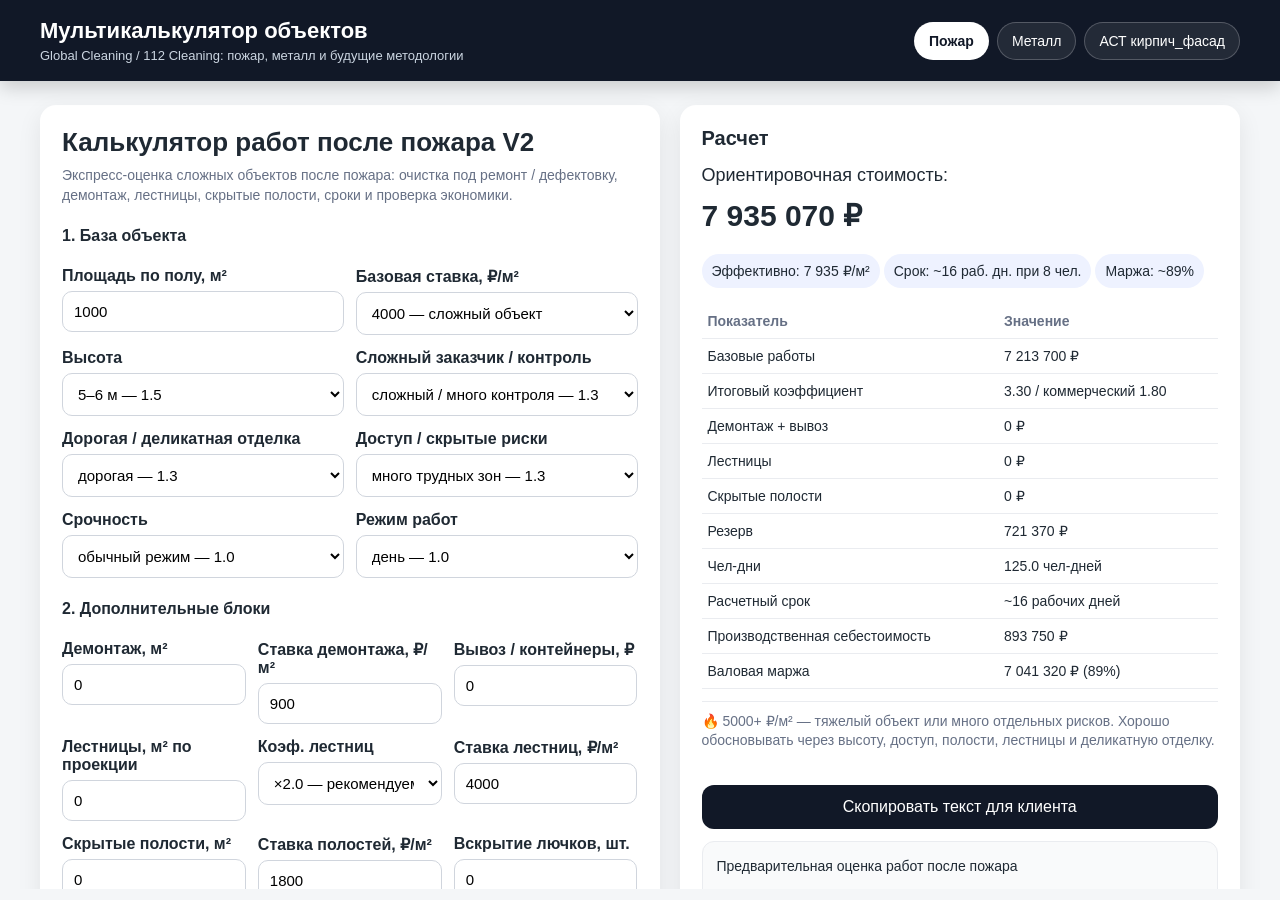
==== index.html @ 1c819ff7 "Исправлена обработка повреждённых сохранений фасада" ====
<!DOCTYPE html>
<html lang="ru">
<head>
  <meta charset="UTF-8" />
  <meta name="viewport" content="width=device-width, initial-scale=1.0" />
  <title>Мультикалькулятор объектов</title>
  <style>
    * { box-sizing: border-box; }
    body {
      font-family: Arial, sans-serif;
      background: #f4f6f8;
      margin: 0;
      color: #1f2933;
    }
    header {
      background: #111827;
      color: #fff;
      padding: 18px 24px;
      position: sticky;
      top: 0;
      z-index: 10;
      box-shadow: 0 6px 18px rgba(0,0,0,0.18);
    }
    .top {
      max-width: 1200px;
      margin: 0 auto;
      display: flex;
      gap: 14px;
      align-items: center;
      justify-content: space-between;
      flex-wrap: wrap;
    }
    h1 { margin: 0; font-size: 22px; }
    .subtitle { color: #cbd5e1; font-size: 13px; margin-top: 4px; }
    .tabs { display: flex; gap: 8px; flex-wrap: wrap; }
    button {
      border: 1px solid rgba(255,255,255,0.22);
      background: rgba(255,255,255,0.08);
      color: #fff;
      border-radius: 999px;
      padding: 10px 14px;
      font-size: 14px;
      cursor: pointer;
    }
    button.active { background: #fff; color: #111827; font-weight: 700; }
    main { max-width: 1400px; margin: 0 auto; padding: 0; }
    .panel { display: none; }
    .panel.active { display: block; }
    iframe {
      width: 100%;
      height: calc(100vh - 92px);
      border: 0;
      display: block;
      background: #f4f6f8;
    }
    .hint {
      max-width: 1200px;
      margin: 14px auto 0;
      padding: 0 24px;
      color: #667085;
      font-size: 13px;
    }
    @media (max-width: 700px) {
      header { padding: 14px; }
      iframe { height: calc(100vh - 140px); }
    }
  </style>
</head>
<body>
  <header>
    <div class="top">
      <div>
        <h1>Мультикалькулятор объектов</h1>
        <div class="subtitle">Global Cleaning / 112 Cleaning: пожар, металл и будущие методологии</div>
      </div>
      <div class="tabs">
        <button class="tab active" onclick="showTab('fire', this)">Пожар</button>
        <button class="tab" onclick="showTab('metal', this)">Металл</button>
        <button class="tab" onclick="showTab('facade', this)">АСТ кирпич_фасад</button>
      </div>
    </div>
  </header>
  <main>
    <section id="fire" class="panel active">
      <iframe title="Калькулятор пожара" srcdoc="&lt;!DOCTYPE html&gt;
&lt;html lang=&quot;ru&quot;&gt;
&lt;head&gt;
  &lt;meta charset=&quot;UTF-8&quot; /&gt;
  &lt;meta name=&quot;viewport&quot; content=&quot;width=device-width, initial-scale=1.0&quot; /&gt;
  &lt;title&gt;Калькулятор работ после пожара V2&lt;/title&gt;
  &lt;style&gt;
    body { font-family: Arial, sans-serif; background: #f4f6f8; margin: 0; padding: 24px; color: #1f2933; }
    .wrap { max-width: 1200px; margin: 0 auto; display: grid; grid-template-columns: 1.05fr 0.95fr; gap: 20px; }
    .card { background: #fff; border-radius: 16px; padding: 22px; box-shadow: 0 8px 24px rgba(0,0,0,0.08); }
    h1 { margin: 0 0 8px; font-size: 26px; }
    h2 { margin: 0 0 12px; font-size: 20px; }
    h3 { margin: 22px 0 8px; font-size: 16px; }
    .note { color: #667085; font-size: 14px; margin-bottom: 18px; line-height: 1.4; }
    label { display: block; font-weight: 700; margin: 14px 0 6px; }
    input, select, textarea { width: 100%; box-sizing: border-box; padding: 11px; border: 1px solid #d0d5dd; border-radius: 10px; font-size: 15px; background: #fff; }
    textarea { min-height: 90px; resize: vertical; }
    .grid2 { display: grid; grid-template-columns: 1fr 1fr; gap: 12px; }
    .grid3 { display: grid; grid-template-columns: 1fr 1fr 1fr; gap: 12px; }
    .result { font-size: 18px; line-height: 1.45; }
    .big { font-size: 30px; font-weight: 800; margin: 6px 0 12px; }
    .pill { display: inline-block; padding: 7px 10px; border-radius: 999px; background: #eef2ff; margin: 4px 4px 4px 0; font-size: 14px; }
    table { width: 100%; border-collapse: collapse; margin-top: 12px; font-size: 14px; }
    td, th { border-bottom: 1px solid #eaecf0; padding: 9px 6px; text-align: left; vertical-align: top; }
    th { color: #667085; font-weight: 700; }
    button { width: 100%; margin-top: 16px; padding: 13px; border: 0; border-radius: 12px; background: #111827; color: #fff; font-size: 16px; cursor: pointer; }
    .clientText { white-space: pre-wrap; background: #f9fafb; border: 1px solid #eaecf0; border-radius: 12px; padding: 14px; font-size: 14px; margin-top: 12px; line-height: 1.45; }
    .section { border-top: 1px solid #eaecf0; padding-top: 10px; margin-top: 12px; }
    @media (max-width: 900px) { .wrap { grid-template-columns: 1fr; } .grid2, .grid3 { grid-template-columns: 1fr; } }
  &lt;/style&gt;
&lt;/head&gt;
&lt;body&gt;
  &lt;div class=&quot;wrap&quot;&gt;
    &lt;div class=&quot;card&quot;&gt;
      &lt;h1&gt;Калькулятор работ после пожара V2&lt;/h1&gt;
      &lt;div class=&quot;note&quot;&gt;Экспресс-оценка сложных объектов после пожара: очистка под ремонт / дефектовку, демонтаж, лестницы, скрытые полости, сроки и проверка экономики.&lt;/div&gt;
      &lt;h3&gt;1. База объекта&lt;/h3&gt;
      &lt;div class=&quot;grid2&quot;&gt;&lt;div&gt;&lt;label&gt;Площадь по полу, м²&lt;/label&gt;&lt;input id=&quot;area&quot; type=&quot;number&quot; value=&quot;1000&quot; min=&quot;1&quot; /&gt;&lt;/div&gt;&lt;div&gt;&lt;label&gt;Базовая ставка, ₽/м²&lt;/label&gt;&lt;select id=&quot;baseRate&quot;&gt;&lt;option value=&quot;2500&quot;&gt;2500 — зона риска&lt;/option&gt;&lt;option value=&quot;3000&quot;&gt;3000 — нижняя рабочая&lt;/option&gt;&lt;option value=&quot;3500&quot;&gt;3500 — нормальная&lt;/option&gt;&lt;option value=&quot;4000&quot; selected&gt;4000 — сложный объект&lt;/option&gt;&lt;option value=&quot;5000&quot;&gt;5000 — тяжелый объект&lt;/option&gt;&lt;/select&gt;&lt;/div&gt;&lt;/div&gt;
      &lt;div class=&quot;grid2&quot;&gt;&lt;div&gt;&lt;label&gt;Высота&lt;/label&gt;&lt;select id=&quot;heightCoef&quot;&gt;&lt;option value=&quot;1.00&quot;&gt;до 3 м — 1.0&lt;/option&gt;&lt;option value=&quot;1.20&quot;&gt;3–4 м — 1.2&lt;/option&gt;&lt;option value=&quot;1.35&quot;&gt;4–5 м — 1.35&lt;/option&gt;&lt;option value=&quot;1.50&quot; selected&gt;5–6 м — 1.5&lt;/option&gt;&lt;option value=&quot;1.80&quot;&gt;6+ м / сложная высота — 1.8&lt;/option&gt;&lt;/select&gt;&lt;/div&gt;&lt;div&gt;&lt;label&gt;Сложный заказчик / контроль&lt;/label&gt;&lt;select id=&quot;clientCoef&quot;&gt;&lt;option value=&quot;1.00&quot;&gt;обычный — 1.0&lt;/option&gt;&lt;option value=&quot;1.15&quot;&gt;требовательный — 1.15&lt;/option&gt;&lt;option value=&quot;1.30&quot; selected&gt;сложный / много контроля — 1.3&lt;/option&gt;&lt;option value=&quot;1.50&quot;&gt;перфекционист / высокий риск — 1.5&lt;/option&gt;&lt;/select&gt;&lt;/div&gt;&lt;/div&gt;
      &lt;div class=&quot;grid2&quot;&gt;&lt;div&gt;&lt;label&gt;Дорогая / деликатная отделка&lt;/label&gt;&lt;select id=&quot;finishCoef&quot;&gt;&lt;option value=&quot;1.00&quot;&gt;простая — 1.0&lt;/option&gt;&lt;option value=&quot;1.15&quot;&gt;средняя — 1.15&lt;/option&gt;&lt;option value=&quot;1.30&quot; selected&gt;дорогая — 1.3&lt;/option&gt;&lt;option value=&quot;1.50&quot;&gt;очень деликатная — 1.5&lt;/option&gt;&lt;/select&gt;&lt;/div&gt;&lt;div&gt;&lt;label&gt;Доступ / скрытые риски&lt;/label&gt;&lt;select id=&quot;accessCoef&quot;&gt;&lt;option value=&quot;1.00&quot;&gt;нормальный — 1.0&lt;/option&gt;&lt;option value=&quot;1.15&quot;&gt;есть трудные зоны — 1.15&lt;/option&gt;&lt;option value=&quot;1.30&quot; selected&gt;много трудных зон — 1.3&lt;/option&gt;&lt;option value=&quot;1.60&quot;&gt;очень сложный доступ — 1.6&lt;/option&gt;&lt;/select&gt;&lt;/div&gt;&lt;/div&gt;
      &lt;div class=&quot;grid2&quot;&gt;&lt;div&gt;&lt;label&gt;Срочность&lt;/label&gt;&lt;select id=&quot;urgencyCoef&quot;&gt;&lt;option value=&quot;1.00&quot; selected&gt;обычный режим — 1.0&lt;/option&gt;&lt;option value=&quot;1.20&quot;&gt;сжатые сроки — 1.2&lt;/option&gt;&lt;option value=&quot;1.50&quot;&gt;очень срочно — 1.5&lt;/option&gt;&lt;/select&gt;&lt;/div&gt;&lt;div&gt;&lt;label&gt;Режим работ&lt;/label&gt;&lt;select id=&quot;nightCoef&quot;&gt;&lt;option value=&quot;1.00&quot; selected&gt;день — 1.0&lt;/option&gt;&lt;option value=&quot;1.30&quot;&gt;ночь / неудобное окно — 1.3&lt;/option&gt;&lt;option value=&quot;1.60&quot;&gt;ночь + короткая смена — 1.6&lt;/option&gt;&lt;/select&gt;&lt;/div&gt;&lt;/div&gt;
      &lt;h3&gt;2. Дополнительные блоки&lt;/h3&gt;
      &lt;div class=&quot;grid3&quot;&gt;&lt;div&gt;&lt;label&gt;Демонтаж, м²&lt;/label&gt;&lt;input id=&quot;demArea&quot; type=&quot;number&quot; value=&quot;0&quot; min=&quot;0&quot; /&gt;&lt;/div&gt;&lt;div&gt;&lt;label&gt;Ставка демонтажа, ₽/м²&lt;/label&gt;&lt;input id=&quot;demRate&quot; type=&quot;number&quot; value=&quot;900&quot; min=&quot;0&quot; /&gt;&lt;/div&gt;&lt;div&gt;&lt;label&gt;Вывоз / контейнеры, ₽&lt;/label&gt;&lt;input id=&quot;waste&quot; type=&quot;number&quot; value=&quot;0&quot; min=&quot;0&quot; /&gt;&lt;/div&gt;&lt;/div&gt;
      &lt;div class=&quot;grid3&quot;&gt;&lt;div&gt;&lt;label&gt;Лестницы, м² по проекции&lt;/label&gt;&lt;input id=&quot;stairsArea&quot; type=&quot;number&quot; value=&quot;0&quot; min=&quot;0&quot; /&gt;&lt;/div&gt;&lt;div&gt;&lt;label&gt;Коэф. лестниц&lt;/label&gt;&lt;select id=&quot;stairsMult&quot;&gt;&lt;option value=&quot;1.5&quot;&gt;×1.5&lt;/option&gt;&lt;option value=&quot;2.0&quot; selected&gt;×2.0 — рекомендуемо&lt;/option&gt;&lt;option value=&quot;2.5&quot;&gt;×2.5 — сложная лестница&lt;/option&gt;&lt;/select&gt;&lt;/div&gt;&lt;div&gt;&lt;label&gt;Ставка лестниц, ₽/м²&lt;/label&gt;&lt;input id=&quot;stairsRate&quot; type=&quot;number&quot; value=&quot;4000&quot; min=&quot;0&quot; /&gt;&lt;/div&gt;&lt;/div&gt;
      &lt;div class=&quot;grid3&quot;&gt;&lt;div&gt;&lt;label&gt;Скрытые полости, м²&lt;/label&gt;&lt;input id=&quot;voidArea&quot; type=&quot;number&quot; value=&quot;0&quot; min=&quot;0&quot; /&gt;&lt;/div&gt;&lt;div&gt;&lt;label&gt;Ставка полостей, ₽/м²&lt;/label&gt;&lt;input id=&quot;voidRate&quot; type=&quot;number&quot; value=&quot;1800&quot; min=&quot;0&quot; /&gt;&lt;/div&gt;&lt;div&gt;&lt;label&gt;Вскрытие лючков, шт.&lt;/label&gt;&lt;input id=&quot;hatches&quot; type=&quot;number&quot; value=&quot;0&quot; min=&quot;0&quot; /&gt;&lt;/div&gt;&lt;/div&gt;
      &lt;div class=&quot;grid2&quot;&gt;&lt;div&gt;&lt;label&gt;Ставка за лючок, ₽/шт.&lt;/label&gt;&lt;input id=&quot;hatchRate&quot; type=&quot;number&quot; value=&quot;700&quot; min=&quot;0&quot; /&gt;&lt;/div&gt;&lt;div&gt;&lt;label&gt;Резерв / непредвиденное, %&lt;/label&gt;&lt;input id=&quot;reserve&quot; type=&quot;number&quot; value=&quot;10&quot; min=&quot;0&quot; /&gt;&lt;/div&gt;&lt;/div&gt;
      &lt;h3&gt;3. Производственная проверка&lt;/h3&gt;
      &lt;div class=&quot;grid3&quot;&gt;&lt;div&gt;&lt;label&gt;Норма, м²/чел-день&lt;/label&gt;&lt;input id=&quot;prodNorm&quot; type=&quot;number&quot; value=&quot;8&quot; min=&quot;1&quot; /&gt;&lt;/div&gt;&lt;div&gt;&lt;label&gt;Стоимость чел-дня, ₽&lt;/label&gt;&lt;input id=&quot;manDayCost&quot; type=&quot;number&quot; value=&quot;5500&quot; min=&quot;0&quot; /&gt;&lt;/div&gt;&lt;div&gt;&lt;label&gt;Бригада, человек&lt;/label&gt;&lt;input id=&quot;crew&quot; type=&quot;number&quot; value=&quot;8&quot; min=&quot;1&quot; /&gt;&lt;/div&gt;&lt;/div&gt;
      &lt;div class=&quot;grid2&quot;&gt;&lt;div&gt;&lt;label&gt;Доп. расходы к труду, %&lt;/label&gt;&lt;input id=&quot;extraCostPct&quot; type=&quot;number&quot; value=&quot;30&quot; min=&quot;0&quot; /&gt;&lt;/div&gt;&lt;div&gt;&lt;label&gt;Комментарий&lt;/label&gt;&lt;input id=&quot;comment&quot; value=&quot;Стоимость предварительная. Финальная фиксация после осмотра, зонирования и пробного участка.&quot; /&gt;&lt;/div&gt;&lt;/div&gt;
    &lt;/div&gt;
    &lt;div class=&quot;card&quot;&gt;&lt;h2&gt;Расчет&lt;/h2&gt;&lt;div class=&quot;result&quot;&gt;Ориентировочная стоимость:&lt;div class=&quot;big&quot; id=&quot;totalPrice&quot;&gt;—&lt;/div&gt;&lt;span class=&quot;pill&quot; id=&quot;ratePill&quot;&gt;—&lt;/span&gt;&lt;span class=&quot;pill&quot; id=&quot;daysPill&quot;&gt;—&lt;/span&gt;&lt;span class=&quot;pill&quot; id=&quot;marginPill&quot;&gt;—&lt;/span&gt;&lt;/div&gt;&lt;table&gt;&lt;tr&gt;&lt;th&gt;Показатель&lt;/th&gt;&lt;th&gt;Значение&lt;/th&gt;&lt;/tr&gt;&lt;tr&gt;&lt;td&gt;Базовые работы&lt;/td&gt;&lt;td id=&quot;baseSum&quot;&gt;—&lt;/td&gt;&lt;/tr&gt;&lt;tr&gt;&lt;td&gt;Итоговый коэффициент&lt;/td&gt;&lt;td id=&quot;coefSum&quot;&gt;—&lt;/td&gt;&lt;/tr&gt;&lt;tr&gt;&lt;td&gt;Демонтаж + вывоз&lt;/td&gt;&lt;td id=&quot;demSum&quot;&gt;—&lt;/td&gt;&lt;/tr&gt;&lt;tr&gt;&lt;td&gt;Лестницы&lt;/td&gt;&lt;td id=&quot;stairsSum&quot;&gt;—&lt;/td&gt;&lt;/tr&gt;&lt;tr&gt;&lt;td&gt;Скрытые полости&lt;/td&gt;&lt;td id=&quot;voidSum&quot;&gt;—&lt;/td&gt;&lt;/tr&gt;&lt;tr&gt;&lt;td&gt;Резерв&lt;/td&gt;&lt;td id=&quot;reserveSum&quot;&gt;—&lt;/td&gt;&lt;/tr&gt;&lt;tr&gt;&lt;td&gt;Чел-дни&lt;/td&gt;&lt;td id=&quot;manDays&quot;&gt;—&lt;/td&gt;&lt;/tr&gt;&lt;tr&gt;&lt;td&gt;Расчетный срок&lt;/td&gt;&lt;td id=&quot;duration&quot;&gt;—&lt;/td&gt;&lt;/tr&gt;&lt;tr&gt;&lt;td&gt;Производственная себестоимость&lt;/td&gt;&lt;td id=&quot;costSum&quot;&gt;—&lt;/td&gt;&lt;/tr&gt;&lt;tr&gt;&lt;td&gt;Валовая маржа&lt;/td&gt;&lt;td id=&quot;grossMargin&quot;&gt;—&lt;/td&gt;&lt;/tr&gt;&lt;/table&gt;&lt;div class=&quot;section&quot;&gt;&lt;div id=&quot;warning&quot; class=&quot;note&quot;&gt;&lt;/div&gt;&lt;/div&gt;&lt;button onclick=&quot;copyClientText()&quot;&gt;Скопировать текст для клиента&lt;/button&gt;&lt;div class=&quot;clientText&quot; id=&quot;clientText&quot;&gt;&lt;/div&gt;&lt;/div&gt;
  &lt;/div&gt;
  &lt;script&gt;
    const ids = [&quot;area&quot;,&quot;baseRate&quot;,&quot;heightCoef&quot;,&quot;clientCoef&quot;,&quot;finishCoef&quot;,&quot;accessCoef&quot;,&quot;urgencyCoef&quot;,&quot;nightCoef&quot;,&quot;demArea&quot;,&quot;demRate&quot;,&quot;waste&quot;,&quot;stairsArea&quot;,&quot;stairsMult&quot;,&quot;stairsRate&quot;,&quot;voidArea&quot;,&quot;voidRate&quot;,&quot;hatches&quot;,&quot;hatchRate&quot;,&quot;reserve&quot;,&quot;prodNorm&quot;,&quot;manDayCost&quot;,&quot;crew&quot;,&quot;extraCostPct&quot;,&quot;comment&quot;];
    ids.forEach(id =&gt; document.getElementById(id).addEventListener(&quot;input&quot;, calculate));
    function rub(n) { return Math.round(n).toLocaleString(&quot;ru-RU&quot;) + &quot; ₽&quot;; }
    function num(id) { return +document.getElementById(id).value || 0; }
    function calculate() {
      const area = num(&quot;area&quot;), baseRate = num(&quot;baseRate&quot;), heightCoef = num(&quot;heightCoef&quot;), clientCoef = num(&quot;clientCoef&quot;), finishCoef = num(&quot;finishCoef&quot;), accessCoef = num(&quot;accessCoef&quot;), urgencyCoef = num(&quot;urgencyCoef&quot;), nightCoef = num(&quot;nightCoef&quot;);
      const demArea = num(&quot;demArea&quot;), demRate = num(&quot;demRate&quot;), waste = num(&quot;waste&quot;), stairsArea = num(&quot;stairsArea&quot;), stairsMult = num(&quot;stairsMult&quot;), stairsRate = num(&quot;stairsRate&quot;), voidArea = num(&quot;voidArea&quot;), voidRate = num(&quot;voidRate&quot;), hatches = num(&quot;hatches&quot;), hatchRate = num(&quot;hatchRate&quot;), reservePct = num(&quot;reserve&quot;) / 100;
      const prodNorm = num(&quot;prodNorm&quot;) || 8, manDayCost = num(&quot;manDayCost&quot;) || 5500, crew = num(&quot;crew&quot;) || 1, extraCostPct = num(&quot;extraCostPct&quot;) / 100, comment = document.getElementById(&quot;comment&quot;).value;
      const fullCoef = heightCoef * clientCoef * finishCoef * accessCoef * urgencyCoef * nightCoef;
      const commercialCoef = 1 + (fullCoef - 1) * 0.35;
      const baseWorks = area * baseRate * commercialCoef;
      const demWorks = demArea * demRate + waste;
      const stairsWorks = stairsArea * stairsMult * stairsRate;
      const voidWorks = voidArea * voidRate + hatches * hatchRate;
      const subtotal = baseWorks + demWorks + stairsWorks + voidWorks;
      const reserve = subtotal * reservePct;
      const total = subtotal + reserve;
      const effectiveRate = area &gt; 0 ? total / area : 0;
      const baseManDays = area / prodNorm;
      const addManDays = (demArea / 12) + (stairsArea * stairsMult / 8) + (voidArea / 6) + (hatches / 10);
      const manDays = baseManDays + addManDays;
      const days = manDays / crew;
      const productionCost = manDays * manDayCost * (1 + extraCostPct);
      const grossMargin = total - productionCost;
      const grossMarginPct = total &gt; 0 ? grossMargin / total * 100 : 0;
      document.getElementById(&quot;totalPrice&quot;).innerText = rub(total);
      document.getElementById(&quot;ratePill&quot;).innerText = `Эффективно: ${Math.round(effectiveRate).toLocaleString(&quot;ru-RU&quot;)} ₽/м²`;
      document.getElementById(&quot;daysPill&quot;).innerText = `Срок: ~${Math.ceil(days)} раб. дн. при ${crew} чел.`;
      document.getElementById(&quot;marginPill&quot;).innerText = `Маржа: ~${Math.round(grossMarginPct)}%`;
      document.getElementById(&quot;baseSum&quot;).innerText = rub(baseWorks);
      document.getElementById(&quot;coefSum&quot;).innerText = `${fullCoef.toFixed(2)} / коммерческий ${commercialCoef.toFixed(2)}`;
      document.getElementById(&quot;demSum&quot;).innerText = rub(demWorks);
      document.getElementById(&quot;stairsSum&quot;).innerText = rub(stairsWorks);
      document.getElementById(&quot;voidSum&quot;).innerText = rub(voidWorks);
      document.getElementById(&quot;reserveSum&quot;).innerText = rub(reserve);
      document.getElementById(&quot;manDays&quot;).innerText = `${manDays.toFixed(1)} чел-дней`;
      document.getElementById(&quot;duration&quot;).innerText = `~${Math.ceil(days)} рабочих дней`;
      document.getElementById(&quot;costSum&quot;).innerText = rub(productionCost);
      document.getElementById(&quot;grossMargin&quot;).innerText = `${rub(grossMargin)} (${Math.round(grossMarginPct)}%)`;
      let warning = &quot;&quot;;
      if (effectiveRate &lt; 3000) warning = &quot;⚠️ Ниже 3000 ₽/м² — зона дискомфорта для сложного пожара. Нужна осторожность: сокращать объем, фиксировать исключения или поднимать цену.&quot;;
      else if (effectiveRate &lt; 4000) warning = &quot;✅ Рабочая зона 3000–4000 ₽/м². Важно отдельно зафиксировать демонтаж, лестницы и скрытые полости.&quot;;
      else if (effectiveRate &lt; 5000) warning = &quot;✅ Зона сложного объекта 4000–5000 ₽/м². Есть запас на управление, риски и хвосты.&quot;;
      else warning = &quot;🔥 5000+ ₽/м² — тяжелый объект или много отдельных рисков. Хорошо обосновывать через высоту, доступ, полости, лестницы и деликатную отделку.&quot;;
      document.getElementById(&quot;warning&quot;).innerText = warning;
      document.getElementById(&quot;clientText&quot;).innerText = `Предварительная оценка работ после пожара\n\nПо предоставленной информации ориентировочная стоимость комплекса работ составляет ${rub(total)}.\n\nВ расчет включены:\n— базовая очистка и подготовка помещений после пожара по площади около ${area} м²;\n— поправка на высоту, сложность доступа, деликатность отделки и уровень контроля;\n— отдельные блоки: демонтаж/вывоз, лестницы, скрытые полости и вскрытие лючков — при наличии соответствующих объемов;\n— резерв на непредвиденные работы.\n\nОриентировочная эффективная ставка: ${Math.round(effectiveRate).toLocaleString(&quot;ru-RU&quot;)} ₽/м².\nОриентировочный срок: около ${Math.ceil(days)} рабочих дней при бригаде ${crew} человек.\n\nВажно: работы в скрытых полостях, зашивках, технических лючках и труднодоступных местах лучше фиксировать отдельным блоком, так как фактический объем уточняется после вскрытия и осмотра.\n\n${comment}`;
    }
    function copyClientText() { navigator.clipboard.writeText(document.getElementById(&quot;clientText&quot;).innerText); alert(&quot;Текст скопирован&quot;); }
    calculate();
  &lt;/script&gt;
&lt;/body&gt;
&lt;/html&gt;
"></iframe>
    </section>
    <section id="metal" class="panel">
      <iframe title="Калькулятор очистки металла" srcdoc="&lt;!DOCTYPE html&gt;
&lt;html lang=&quot;ru&quot;&gt;
&lt;head&gt;
  &lt;meta charset=&quot;UTF-8&quot; /&gt;
  &lt;meta name=&quot;viewport&quot; content=&quot;width=device-width, initial-scale=1.0&quot; /&gt;
  &lt;title&gt;Калькулятор очистки металла под покраску&lt;/title&gt;
  &lt;style&gt;
    body {
      font-family: Arial, sans-serif;
      background: #f4f6f8;
      margin: 0;
      padding: 24px;
      color: #1f2933;
    }
    .wrap {
      max-width: 1100px;
      margin: 0 auto;
      display: grid;
      grid-template-columns: 1.1fr 0.9fr;
      gap: 20px;
    }
    .card {
      background: #fff;
      border-radius: 16px;
      padding: 22px;
      box-shadow: 0 8px 24px rgba(0,0,0,0.08);
    }
    h1 { margin: 0 0 8px; font-size: 26px; }
    h2 { margin-top: 0; font-size: 20px; }
    .note { color: #667085; font-size: 14px; margin-bottom: 18px; }
    label { display: block; font-weight: 700; margin: 14px 0 6px; }
    input, select, textarea {
      width: 100%;
      box-sizing: border-box;
      padding: 11px;
      border: 1px solid #d0d5dd;
      border-radius: 10px;
      font-size: 15px;
      background: #fff;
    }
    textarea { min-height: 86px; resize: vertical; }
    .grid2 { display: grid; grid-template-columns: 1fr 1fr; gap: 12px; }
    .result {
      font-size: 18px;
      line-height: 1.45;
    }
    .big {
      font-size: 30px;
      font-weight: 800;
      margin: 6px 0 12px;
    }
    .pill {
      display: inline-block;
      padding: 7px 10px;
      border-radius: 999px;
      background: #eef2ff;
      margin: 4px 4px 4px 0;
      font-size: 14px;
    }
    table {
      width: 100%;
      border-collapse: collapse;
      margin-top: 12px;
      font-size: 14px;
    }
    td, th {
      border-bottom: 1px solid #eaecf0;
      padding: 9px 6px;
      text-align: left;
    }
    th { color: #667085; font-weight: 700; }
    button {
      width: 100%;
      margin-top: 16px;
      padding: 13px;
      border: 0;
      border-radius: 12px;
      background: #111827;
      color: #fff;
      font-size: 16px;
      cursor: pointer;
    }
    .clientText {
      white-space: pre-wrap;
      background: #f9fafb;
      border: 1px solid #eaecf0;
      border-radius: 12px;
      padding: 14px;
      font-size: 14px;
      margin-top: 12px;
    }
    .warning { color: #b42318; font-weight: 700; }
    @media (max-width: 900px) {
      .wrap { grid-template-columns: 1fr; }
    }
  &lt;/style&gt;
&lt;/head&gt;
&lt;body&gt;
  &lt;div class=&quot;wrap&quot;&gt;
    &lt;div class=&quot;card&quot;&gt;
      &lt;h1&gt;Калькулятор очистки металла под покраску&lt;/h1&gt;
      &lt;div class=&quot;note&quot;&gt;Для предварительной ОС: абразивоструйная очистка металла, без покраски. Подходит для балок, ферм, перекрытий, цистерн, металлоконструкций.&lt;/div&gt;

      &lt;div class=&quot;grid2&quot;&gt;
        &lt;div&gt;
          &lt;label&gt;Площадь металла, м²&lt;/label&gt;
          &lt;input id=&quot;area&quot; type=&quot;number&quot; value=&quot;500&quot; min=&quot;1&quot; /&gt;
        &lt;/div&gt;
        &lt;div&gt;
          &lt;label&gt;Количество постов&lt;/label&gt;
          &lt;input id=&quot;posts&quot; type=&quot;number&quot; value=&quot;1&quot; min=&quot;1&quot; /&gt;
        &lt;/div&gt;
      &lt;/div&gt;

      &lt;label&gt;Тип геометрии&lt;/label&gt;
      &lt;select id=&quot;geometry&quot;&gt;
        &lt;option value=&quot;1.00&quot;&gt;Простой металл: листы, прямые балки&lt;/option&gt;
        &lt;option value=&quot;1.20&quot; selected&gt;Средняя сложность: балки, ребра, стыки&lt;/option&gt;
        &lt;option value=&quot;1.45&quot;&gt;Сложная геометрия: фермы, связи, много углов&lt;/option&gt;
        &lt;option value=&quot;1.70&quot;&gt;Очень сложная: плотные фермы / работа над головой&lt;/option&gt;
      &lt;/select&gt;

      &lt;label&gt;Состояние поверхности&lt;/label&gt;
      &lt;select id=&quot;condition&quot;&gt;
        &lt;option value=&quot;1.00&quot;&gt;Легкая коррозия / слабое ЛКП&lt;/option&gt;
        &lt;option value=&quot;1.20&quot; selected&gt;Средняя коррозия + старая краска&lt;/option&gt;
        &lt;option value=&quot;1.45&quot;&gt;Сильная коррозия / толстое покрытие&lt;/option&gt;
        &lt;option value=&quot;1.70&quot;&gt;Тяжелая коррозия / надо снимать почти “в ноль”&lt;/option&gt;
      &lt;/select&gt;

      &lt;label&gt;Требуемая степень очистки&lt;/label&gt;
      &lt;select id=&quot;standard&quot;&gt;
        &lt;option value=&quot;1.00&quot;&gt;St / техническая зачистка&lt;/option&gt;
        &lt;option value=&quot;1.15&quot; selected&gt;Sa 2 — под стандартную покраску&lt;/option&gt;
        &lt;option value=&quot;1.35&quot;&gt;Sa 2.5 — качественная подготовка&lt;/option&gt;
      &lt;/select&gt;

      &lt;label&gt;Доступ и условия&lt;/label&gt;
      &lt;select id=&quot;access&quot;&gt;
        &lt;option value=&quot;1.00&quot;&gt;Хороший доступ, работа с земли / удобно&lt;/option&gt;
        &lt;option value=&quot;1.15&quot;&gt;Подъемник, нормальный доступ&lt;/option&gt;
        &lt;option value=&quot;1.30&quot; selected&gt;Подъемник + работа снизу вверх&lt;/option&gt;
        &lt;option value=&quot;1.55&quot;&gt;Сложный доступ / ветер / частые перестановки&lt;/option&gt;
      &lt;/select&gt;

      &lt;div class=&quot;grid2&quot;&gt;
        &lt;div&gt;
          &lt;label&gt;Базовая выработка поста, м²/смена&lt;/label&gt;
          &lt;input id=&quot;baseProduction&quot; type=&quot;number&quot; value=&quot;90&quot; min=&quot;10&quot; /&gt;
        &lt;/div&gt;
        &lt;div&gt;
          &lt;label&gt;Базовая цена, ₽/м²&lt;/label&gt;
          &lt;input id=&quot;basePrice&quot; type=&quot;number&quot; value=&quot;750&quot; min=&quot;100&quot; /&gt;
        &lt;/div&gt;
      &lt;/div&gt;

      &lt;div class=&quot;grid2&quot;&gt;
        &lt;div&gt;
          &lt;label&gt;Минимальная маржа / риск, %&lt;/label&gt;
          &lt;input id=&quot;risk&quot; type=&quot;number&quot; value=&quot;20&quot; min=&quot;0&quot; /&gt;
        &lt;/div&gt;
        &lt;div&gt;
          &lt;label&gt;Смен в день&lt;/label&gt;
          &lt;input id=&quot;shiftsPerDay&quot; type=&quot;number&quot; value=&quot;1&quot; min=&quot;1&quot; /&gt;
        &lt;/div&gt;
      &lt;/div&gt;

      &lt;label&gt;Комментарий / особенности объекта&lt;/label&gt;
      &lt;textarea id=&quot;comment&quot;&gt;Подъемник и укрытие предоставляет заказчик. Работа только по металлу, без покраски.&lt;/textarea&gt;
    &lt;/div&gt;

    &lt;div class=&quot;card&quot;&gt;
      &lt;h2&gt;Расчет&lt;/h2&gt;
      &lt;div class=&quot;result&quot;&gt;
        Рекомендуемая цена:
        &lt;div class=&quot;big&quot; id=&quot;priceRange&quot;&gt;—&lt;/div&gt;
        &lt;span class=&quot;pill&quot; id=&quot;production&quot;&gt;—&lt;/span&gt;
        &lt;span class=&quot;pill&quot; id=&quot;days&quot;&gt;—&lt;/span&gt;
        &lt;span class=&quot;pill&quot; id=&quot;total&quot;&gt;—&lt;/span&gt;
      &lt;/div&gt;

      &lt;table&gt;
        &lt;tr&gt;&lt;th&gt;Показатель&lt;/th&gt;&lt;th&gt;Значение&lt;/th&gt;&lt;/tr&gt;
        &lt;tr&gt;&lt;td&gt;Коэффициент сложности&lt;/td&gt;&lt;td id=&quot;coef&quot;&gt;—&lt;/td&gt;&lt;/tr&gt;
        &lt;tr&gt;&lt;td&gt;Выработка 1 поста&lt;/td&gt;&lt;td id=&quot;prodOne&quot;&gt;—&lt;/td&gt;&lt;/tr&gt;
        &lt;tr&gt;&lt;td&gt;Общая выработка&lt;/td&gt;&lt;td id=&quot;prodAll&quot;&gt;—&lt;/td&gt;&lt;/tr&gt;
        &lt;tr&gt;&lt;td&gt;Количество смен&lt;/td&gt;&lt;td id=&quot;shifts&quot;&gt;—&lt;/td&gt;&lt;/tr&gt;
        &lt;tr&gt;&lt;td&gt;Ориентир по стоимости&lt;/td&gt;&lt;td id=&quot;sumRange&quot;&gt;—&lt;/td&gt;&lt;/tr&gt;
      &lt;/table&gt;

      &lt;button onclick=&quot;copyClientText()&quot;&gt;Скопировать текст для клиента&lt;/button&gt;
      &lt;div class=&quot;clientText&quot; id=&quot;clientText&quot;&gt;&lt;/div&gt;
      &lt;div class=&quot;note warning&quot; id=&quot;warning&quot;&gt;&lt;/div&gt;
    &lt;/div&gt;
  &lt;/div&gt;

  &lt;script&gt;
    const ids = [&quot;area&quot;,&quot;posts&quot;,&quot;geometry&quot;,&quot;condition&quot;,&quot;standard&quot;,&quot;access&quot;,&quot;baseProduction&quot;,&quot;basePrice&quot;,&quot;risk&quot;,&quot;shiftsPerDay&quot;,&quot;comment&quot;];
    ids.forEach(id =&gt; document.getElementById(id).addEventListener(&quot;input&quot;, calculate));

    function rub(n) {
      return Math.round(n).toLocaleString(&quot;ru-RU&quot;) + &quot; ₽&quot;;
    }

    function calculate() {
      const area = +document.getElementById(&quot;area&quot;).value || 0;
      const posts = +document.getElementById(&quot;posts&quot;).value || 1;
      const g = +document.getElementById(&quot;geometry&quot;).value;
      const c = +document.getElementById(&quot;condition&quot;).value;
      const s = +document.getElementById(&quot;standard&quot;).value;
      const a = +document.getElementById(&quot;access&quot;).value;
      const baseProduction = +document.getElementById(&quot;baseProduction&quot;).value || 90;
      const basePrice = +document.getElementById(&quot;basePrice&quot;).value || 750;
      const risk = (+document.getElementById(&quot;risk&quot;).value || 0) / 100;
      const shiftsPerDay = +document.getElementById(&quot;shiftsPerDay&quot;).value || 1;
      const comment = document.getElementById(&quot;comment&quot;).value;

      const coef = g * c * s * a;
      const prodOne = Math.max(15, baseProduction / coef);
      const prodAll = prodOne * posts;
      const shifts = area / prodAll;
      const days = shifts / shiftsPerDay;

      const priceMid = basePrice * coef * (1 + risk);
      const priceMin = priceMid * 0.9;
      const priceMax = priceMid * 1.12;
      const totalMin = priceMin * area;
      const totalMax = priceMax * area;

      document.getElementById(&quot;priceRange&quot;).innerText = `${Math.round(priceMin)}–${Math.round(priceMax)} ₽/м²`;
      document.getElementById(&quot;production&quot;).innerText = `Выработка: ${Math.round(prodOne)} м²/смена на пост`;
      document.getElementById(&quot;days&quot;).innerText = `Срок: ~${Math.ceil(days)} дн.`;
      document.getElementById(&quot;total&quot;).innerText = `Итого: ${rub(totalMin)} – ${rub(totalMax)}`;
      document.getElementById(&quot;coef&quot;).innerText = coef.toFixed(2);
      document.getElementById(&quot;prodOne&quot;).innerText = `${Math.round(prodOne)} м²/смена`;
      document.getElementById(&quot;prodAll&quot;).innerText = `${Math.round(prodAll)} м²/смена`;
      document.getElementById(&quot;shifts&quot;).innerText = `${shifts.toFixed(1)} смен`;
      document.getElementById(&quot;sumRange&quot;).innerText = `${rub(totalMin)} – ${rub(totalMax)}`;

      const text = `Предварительная оценка по очистке металла под покраску\n\nПо предоставленной информации ориентировочная стоимость абразивоструйной очистки металлоконструкций составляет ${Math.round(priceMin)}–${Math.round(priceMax)} ₽/м².\n\nОриентировочная выработка одного поста: ${Math.round(prodOne)} м² за смену.\nПри ${posts} пост(ах) общий темп работ: около ${Math.round(prodAll)} м² за смену.\nОриентировочный срок выполнения объема ${area} м²: ${Math.ceil(days)} рабоч. дн.\n\nИтого предварительно: ${rub(totalMin)} – ${rub(totalMax)}.\n\n${comment}\n\nФинальная стоимость фиксируется после осмотра или пробного участка, так как на цену влияет фактическая степень коррозии, старое покрытие, требуемая степень очистки Sa 2 / Sa 2.5 и удобство доступа к конструкциям.`;

      document.getElementById(&quot;clientText&quot;).innerText = text;

      let warn = &quot;&quot;;
      if (coef &gt; 3.2) warn = &quot;Внимание: высокий коэффициент сложности. Лучше считать через пробник и не обещать твердую цену без осмотра.&quot;;
      document.getElementById(&quot;warning&quot;).innerText = warn;
    }

    function copyClientText() {
      navigator.clipboard.writeText(document.getElementById(&quot;clientText&quot;).innerText);
      alert(&quot;Текст скопирован&quot;);
    }

    calculate();
  &lt;/script&gt;
&lt;/body&gt;
&lt;/html&gt;
"></iframe>
    </section>
    <section id="facade" class="panel">
      <iframe title="Калькулятор АСТ кирпичного фасада" srcdoc="&lt;!DOCTYPE html&gt;
&lt;html lang=&quot;ru&quot;&gt;
&lt;head&gt;
  &lt;meta charset=&quot;UTF-8&quot; /&gt;
  &lt;meta name=&quot;viewport&quot; content=&quot;width=device-width, initial-scale=1.0&quot; /&gt;
  &lt;title&gt;Калькулятор АСТ кирпичного фасада&lt;/title&gt;
  &lt;style&gt;
    body { font-family: Arial, sans-serif; background: #f4f6f8; margin: 0; padding: 24px; color: #1f2933; }
    .wrap { max-width: 1200px; margin: 0 auto; display: grid; grid-template-columns: 1.05fr 0.95fr; gap: 20px; }
    .card { background: #fff; border-radius: 16px; padding: 22px; box-shadow: 0 8px 24px rgba(0,0,0,0.08); }
    h1 { margin: 0 0 8px; font-size: 26px; }
    h2 { margin: 0 0 12px; font-size: 20px; }
    h3 { margin: 22px 0 8px; font-size: 16px; }
    .note { color: #667085; font-size: 14px; margin-bottom: 18px; line-height: 1.4; }
    label { display: block; font-weight: 700; margin: 14px 0 6px; }
    input, select, textarea { width: 100%; box-sizing: border-box; padding: 11px; border: 1px solid #d0d5dd; border-radius: 10px; font-size: 15px; background: #fff; }
    .grid2 { display: grid; grid-template-columns: 1fr 1fr; gap: 12px; }
    .grid3 { display: grid; grid-template-columns: 1fr 1fr 1fr; gap: 12px; }
    .opt { border: 1px solid #eaecf0; border-radius: 12px; padding: 12px 14px; margin-top: 10px; background: #fafbfc; }
    .optHead { display: flex; align-items: center; gap: 8px; font-weight: 700; }
    .optHead input { width: auto; }
    .optBody { margin-top: 10px; }
    .result { font-size: 18px; line-height: 1.45; }
    .big { font-size: 30px; font-weight: 800; margin: 6px 0 12px; }
    .pill { display: inline-block; padding: 7px 10px; border-radius: 999px; background: #eef2ff; margin: 4px 4px 4px 0; font-size: 14px; }
    table { width: 100%; border-collapse: collapse; margin-top: 12px; font-size: 14px; }
    td, th { border-bottom: 1px solid #eaecf0; padding: 9px 6px; text-align: left; vertical-align: top; }
    th { color: #667085; font-weight: 700; }
    button { width: 100%; margin-top: 16px; padding: 13px; border: 0; border-radius: 12px; background: #111827; color: #fff; font-size: 16px; cursor: pointer; }
    .clientText { white-space: pre-wrap; background: #f9fafb; border: 1px solid #eaecf0; border-radius: 12px; padding: 14px; font-size: 14px; margin-top: 12px; line-height: 1.45; }
    .section { border-top: 1px solid #eaecf0; padding-top: 10px; margin-top: 12px; }
    @media (max-width: 900px) { .wrap { grid-template-columns: 1fr; } .grid2, .grid3 { grid-template-columns: 1fr; } }
  &lt;/style&gt;
&lt;/head&gt;
&lt;body&gt;
  &lt;div class=&quot;wrap&quot;&gt;
    &lt;div class=&quot;card&quot;&gt;
      &lt;h1&gt;Калькулятор АСТ кирпичного фасада&lt;/h1&gt;
      &lt;div class=&quot;note&quot;&gt;Абразивоструйная очистка кирпичного фасада + опционально укрепляющий состав, гидрофобизация и расшивка швов. Предварительная оценка.&lt;/div&gt;
      &lt;h3&gt;1. База объекта&lt;/h3&gt;
      &lt;div class=&quot;grid2&quot;&gt;&lt;div&gt;&lt;label&gt;Площадь фасада, м²&lt;/label&gt;&lt;input id=&quot;area&quot; type=&quot;number&quot; value=&quot;500&quot; min=&quot;1&quot; /&gt;&lt;/div&gt;&lt;div&gt;&lt;label&gt;Базовая ставка пескоструя, ₽/м²&lt;/label&gt;&lt;input id=&quot;baseRate&quot; type=&quot;number&quot; value=&quot;300&quot; min=&quot;0&quot; /&gt;&lt;/div&gt;&lt;/div&gt;
      &lt;div class=&quot;grid2&quot;&gt;&lt;div&gt;&lt;label&gt;Высота / этажность&lt;/label&gt;&lt;select id=&quot;heightCoef&quot;&gt;&lt;option value=&quot;1.00&quot;&gt;1–2 этажа — 1.0&lt;/option&gt;&lt;option value=&quot;1.20&quot; selected&gt;3–5 этажей — 1.2&lt;/option&gt;&lt;option value=&quot;1.40&quot;&gt;6–9 этажей — 1.4&lt;/option&gt;&lt;option value=&quot;1.70&quot;&gt;высотка — 1.7&lt;/option&gt;&lt;/select&gt;&lt;/div&gt;&lt;div&gt;&lt;label&gt;Тип кирпича&lt;/label&gt;&lt;select id=&quot;brickCoef&quot;&gt;&lt;option value=&quot;1.00&quot; selected&gt;керамический — 1.0&lt;/option&gt;&lt;option value=&quot;1.10&quot;&gt;силикатный — 1.1&lt;/option&gt;&lt;option value=&quot;1.40&quot;&gt;старый / исторический — 1.4&lt;/option&gt;&lt;/select&gt;&lt;/div&gt;&lt;/div&gt;
      &lt;div class=&quot;grid2&quot;&gt;&lt;div&gt;&lt;label&gt;Степень загрязнения&lt;/label&gt;&lt;select id=&quot;dirtCoef&quot;&gt;&lt;option value=&quot;1.00&quot;&gt;лёгкое — 1.0&lt;/option&gt;&lt;option value=&quot;1.20&quot; selected&gt;среднее — 1.2&lt;/option&gt;&lt;option value=&quot;1.45&quot;&gt;сильное (копоть/высолы) — 1.45&lt;/option&gt;&lt;/select&gt;&lt;/div&gt;&lt;div&gt;&lt;label&gt;Доступ&lt;/label&gt;&lt;select id=&quot;accessCoef&quot;&gt;&lt;option value=&quot;1.00&quot; selected&gt;леса — 1.0&lt;/option&gt;&lt;option value=&quot;1.15&quot;&gt;подъёмник — 1.15&lt;/option&gt;&lt;option value=&quot;1.50&quot;&gt;промальп — 1.5&lt;/option&gt;&lt;/select&gt;&lt;/div&gt;&lt;/div&gt;
      &lt;div class=&quot;grid2&quot;&gt;&lt;div&gt;&lt;label&gt;Сегмент объекта&lt;/label&gt;&lt;select id=&quot;segmentCoef&quot;&gt;&lt;option value=&quot;1.00&quot; selected&gt;промка — 1.0&lt;/option&gt;&lt;option value=&quot;1.10&quot;&gt;жильё — 1.1&lt;/option&gt;&lt;option value=&quot;1.35&quot;&gt;элитка / историч. — 1.35&lt;/option&gt;&lt;/select&gt;&lt;/div&gt;&lt;div&gt;&lt;label&gt;Заказчик / ТУ&lt;/label&gt;&lt;select id=&quot;clientCoef&quot;&gt;&lt;option value=&quot;1.00&quot; selected&gt;обычный — 1.0&lt;/option&gt;&lt;option value=&quot;1.20&quot;&gt;требовательный — 1.2&lt;/option&gt;&lt;option value=&quot;1.40&quot;&gt;жёсткий контроль — 1.4&lt;/option&gt;&lt;/select&gt;&lt;/div&gt;&lt;/div&gt;
      &lt;h3&gt;2. Организация работ&lt;/h3&gt;
      &lt;div class=&quot;grid3&quot;&gt;&lt;div&gt;&lt;label&gt;Тихие часы&lt;/label&gt;&lt;select id=&quot;quietCoef&quot;&gt;&lt;option value=&quot;1.00&quot; selected&gt;нет — 1.0&lt;/option&gt;&lt;option value=&quot;1.20&quot;&gt;есть — 1.2&lt;/option&gt;&lt;/select&gt;&lt;/div&gt;&lt;div&gt;&lt;label&gt;Ежедневная уборка абразива&lt;/label&gt;&lt;select id=&quot;cleanCoef&quot;&gt;&lt;option value=&quot;1.00&quot; selected&gt;нет — 1.0&lt;/option&gt;&lt;option value=&quot;1.15&quot;&gt;да — 1.15&lt;/option&gt;&lt;/select&gt;&lt;/div&gt;&lt;div&gt;&lt;label&gt;Требования к укрывке&lt;/label&gt;&lt;select id=&quot;coverCoef&quot;&gt;&lt;option value=&quot;1.00&quot; selected&gt;базовые — 1.0&lt;/option&gt;&lt;option value=&quot;1.20&quot;&gt;повышенные — 1.2&lt;/option&gt;&lt;/select&gt;&lt;/div&gt;&lt;/div&gt;
      &lt;div class=&quot;grid2&quot;&gt;&lt;div&gt;&lt;label&gt;Защитная сетка / укрытие&lt;/label&gt;&lt;select id=&quot;netCoef&quot;&gt;&lt;option value=&quot;1.00&quot; selected&gt;не нужна — 1.0&lt;/option&gt;&lt;option value=&quot;1.10&quot;&gt;нужна — 1.1&lt;/option&gt;&lt;/select&gt;&lt;/div&gt;&lt;div&gt;&lt;label&gt;Место для подъёмной техники&lt;/label&gt;&lt;select id=&quot;spaceCoef&quot;&gt;&lt;option value=&quot;1.00&quot; selected&gt;есть — 1.0&lt;/option&gt;&lt;option value=&quot;1.20&quot;&gt;стеснённо — 1.2&lt;/option&gt;&lt;/select&gt;&lt;/div&gt;&lt;/div&gt;
      &lt;h3&gt;3. Опциональные блоки&lt;/h3&gt;
      &lt;div class=&quot;opt&quot;&gt;&lt;div class=&quot;optHead&quot;&gt;&lt;input id=&quot;reinfOn&quot; type=&quot;checkbox&quot; /&gt;&lt;label style=&quot;margin:0&quot;&gt;Укрепляющий / восстанавливающий состав&lt;/label&gt;&lt;/div&gt;&lt;div class=&quot;optBody grid2&quot;&gt;&lt;div&gt;&lt;label&gt;Площадь, м²&lt;/label&gt;&lt;input id=&quot;reinfArea&quot; type=&quot;number&quot; value=&quot;0&quot; min=&quot;0&quot; /&gt;&lt;/div&gt;&lt;div&gt;&lt;label&gt;Ставка, ₽/м²&lt;/label&gt;&lt;input id=&quot;reinfRate&quot; type=&quot;number&quot; value=&quot;150&quot; min=&quot;0&quot; /&gt;&lt;/div&gt;&lt;/div&gt;&lt;/div&gt;
      &lt;div class=&quot;opt&quot;&gt;&lt;div class=&quot;optHead&quot;&gt;&lt;input id=&quot;hydroOn&quot; type=&quot;checkbox&quot; /&gt;&lt;label style=&quot;margin:0&quot;&gt;Гидрофобизация&lt;/label&gt;&lt;/div&gt;&lt;div class=&quot;optBody grid3&quot;&gt;&lt;div&gt;&lt;label&gt;Площадь, м²&lt;/label&gt;&lt;input id=&quot;hydroArea&quot; type=&quot;number&quot; value=&quot;0&quot; min=&quot;0&quot; /&gt;&lt;/div&gt;&lt;div&gt;&lt;label&gt;Ставка за слой, ₽/м²&lt;/label&gt;&lt;input id=&quot;hydroRate&quot; type=&quot;number&quot; value=&quot;100&quot; min=&quot;0&quot; /&gt;&lt;/div&gt;&lt;div&gt;&lt;label&gt;Слоёв&lt;/label&gt;&lt;input id=&quot;hydroLayers&quot; type=&quot;number&quot; value=&quot;1&quot; min=&quot;1&quot; /&gt;&lt;/div&gt;&lt;/div&gt;&lt;/div&gt;
      &lt;div class=&quot;opt&quot;&gt;&lt;div class=&quot;optHead&quot;&gt;&lt;input id=&quot;jointOn&quot; type=&quot;checkbox&quot; /&gt;&lt;label style=&quot;margin:0&quot;&gt;Расшивка / восстановление швов&lt;/label&gt;&lt;/div&gt;&lt;div class=&quot;optBody grid2&quot;&gt;&lt;div&gt;&lt;label&gt;Площадь швов, м²&lt;/label&gt;&lt;input id=&quot;jointArea&quot; type=&quot;number&quot; value=&quot;0&quot; min=&quot;0&quot; /&gt;&lt;/div&gt;&lt;div&gt;&lt;label&gt;Ставка, ₽/м²&lt;/label&gt;&lt;input id=&quot;jointRate&quot; type=&quot;number&quot; value=&quot;400&quot; min=&quot;0&quot; /&gt;&lt;/div&gt;&lt;/div&gt;&lt;/div&gt;
      &lt;h3&gt;4. Прочее&lt;/h3&gt;
      &lt;div class=&quot;grid3&quot;&gt;&lt;div&gt;&lt;label&gt;Резерв, %&lt;/label&gt;&lt;input id=&quot;reserve&quot; type=&quot;number&quot; value=&quot;10&quot; min=&quot;0&quot; /&gt;&lt;/div&gt;&lt;div&gt;&lt;label&gt;Норма, м²/чел-день&lt;/label&gt;&lt;input id=&quot;prodNorm&quot; type=&quot;number&quot; value=&quot;40&quot; min=&quot;1&quot; /&gt;&lt;/div&gt;&lt;div&gt;&lt;label&gt;Бригада, чел.&lt;/label&gt;&lt;input id=&quot;crew&quot; type=&quot;number&quot; value=&quot;4&quot; min=&quot;1&quot; /&gt;&lt;/div&gt;&lt;/div&gt;
      &lt;label&gt;Комментарий&lt;/label&gt;&lt;input id=&quot;comment&quot; value=&quot;Стоимость предварительная. Финальная фиксация после осмотра и пробного участка.&quot; /&gt;
    &lt;/div&gt;
    &lt;div class=&quot;card&quot;&gt;&lt;h2&gt;Расчет&lt;/h2&gt;&lt;div class=&quot;result&quot;&gt;Ориентировочная стоимость:&lt;div class=&quot;big&quot; id=&quot;totalPrice&quot;&gt;—&lt;/div&gt;&lt;span class=&quot;pill&quot; id=&quot;ratePill&quot;&gt;—&lt;/span&gt;&lt;span class=&quot;pill&quot; id=&quot;daysPill&quot;&gt;—&lt;/span&gt;&lt;/div&gt;&lt;table&gt;&lt;tr&gt;&lt;th&gt;Показатель&lt;/th&gt;&lt;th&gt;Значение&lt;/th&gt;&lt;/tr&gt;&lt;tr&gt;&lt;td&gt;Пескоструй (база)&lt;/td&gt;&lt;td id=&quot;baseSum&quot;&gt;—&lt;/td&gt;&lt;/tr&gt;&lt;tr&gt;&lt;td&gt;Итоговый коэффициент&lt;/td&gt;&lt;td id=&quot;coefSum&quot;&gt;—&lt;/td&gt;&lt;/tr&gt;&lt;tr&gt;&lt;td&gt;Укрепляющий состав&lt;/td&gt;&lt;td id=&quot;reinfSum&quot;&gt;—&lt;/td&gt;&lt;/tr&gt;&lt;tr&gt;&lt;td&gt;Гидрофобизация&lt;/td&gt;&lt;td id=&quot;hydroSum&quot;&gt;—&lt;/td&gt;&lt;/tr&gt;&lt;tr&gt;&lt;td&gt;Расшивка швов&lt;/td&gt;&lt;td id=&quot;jointSum&quot;&gt;—&lt;/td&gt;&lt;/tr&gt;&lt;tr&gt;&lt;td&gt;Резерв&lt;/td&gt;&lt;td id=&quot;reserveSum&quot;&gt;—&lt;/td&gt;&lt;/tr&gt;&lt;tr&gt;&lt;td&gt;Расчетный срок&lt;/td&gt;&lt;td id=&quot;duration&quot;&gt;—&lt;/td&gt;&lt;/tr&gt;&lt;/table&gt;&lt;div class=&quot;section&quot;&gt;&lt;div id=&quot;warning&quot; class=&quot;note&quot;&gt;&lt;/div&gt;&lt;/div&gt;&lt;button onclick=&quot;copyClientText()&quot;&gt;Скопировать текст для клиента&lt;/button&gt;&lt;div class=&quot;clientText&quot; id=&quot;clientText&quot;&gt;&lt;/div&gt;&lt;button onclick=&quot;saveCalc()&quot; style=&quot;background:#0b7a3b&quot;&gt;💾 Сохранить расчёт&lt;/button&gt;&lt;div class=&quot;section&quot;&gt;&lt;h3 style=&quot;margin-top:4px&quot;&gt;Сохранённые расчёты&lt;/h3&gt;&lt;div id=&quot;savedList&quot; class=&quot;note&quot;&gt;Пока пусто.&lt;/div&gt;&lt;/div&gt;&lt;/div&gt;
  &lt;/div&gt;
  &lt;script&gt;
    const ids = [&quot;area&quot;,&quot;baseRate&quot;,&quot;heightCoef&quot;,&quot;brickCoef&quot;,&quot;dirtCoef&quot;,&quot;accessCoef&quot;,&quot;segmentCoef&quot;,&quot;clientCoef&quot;,&quot;quietCoef&quot;,&quot;cleanCoef&quot;,&quot;coverCoef&quot;,&quot;netCoef&quot;,&quot;spaceCoef&quot;,&quot;reinfOn&quot;,&quot;reinfArea&quot;,&quot;reinfRate&quot;,&quot;hydroOn&quot;,&quot;hydroArea&quot;,&quot;hydroRate&quot;,&quot;hydroLayers&quot;,&quot;jointOn&quot;,&quot;jointArea&quot;,&quot;jointRate&quot;,&quot;reserve&quot;,&quot;prodNorm&quot;,&quot;crew&quot;,&quot;comment&quot;];
    ids.forEach(id =&gt; { const el = document.getElementById(id); el.addEventListener(&quot;input&quot;, calculate); el.addEventListener(&quot;change&quot;, calculate); });
    function rub(n) { return Math.round(n).toLocaleString(&quot;ru-RU&quot;) + &quot; ₽&quot;; }
    function num(id) { return +document.getElementById(id).value || 0; }
    function calculate() {
      const area = num(&quot;area&quot;), baseRate = num(&quot;baseRate&quot;);
      const fullCoef = num(&quot;heightCoef&quot;) * num(&quot;brickCoef&quot;) * num(&quot;dirtCoef&quot;) * num(&quot;accessCoef&quot;) * num(&quot;segmentCoef&quot;) * num(&quot;clientCoef&quot;) * num(&quot;quietCoef&quot;) * num(&quot;cleanCoef&quot;) * num(&quot;coverCoef&quot;) * num(&quot;netCoef&quot;) * num(&quot;spaceCoef&quot;);
      const baseWorks = area * baseRate * fullCoef;
      const reinfOn = document.getElementById(&quot;reinfOn&quot;).checked;
      const hydroOn = document.getElementById(&quot;hydroOn&quot;).checked;
      const jointOn = document.getElementById(&quot;jointOn&quot;).checked;
      const reinfWorks = reinfOn ? num(&quot;reinfArea&quot;) * num(&quot;reinfRate&quot;) : 0;
      const hydroWorks = hydroOn ? num(&quot;hydroArea&quot;) * num(&quot;hydroRate&quot;) * (num(&quot;hydroLayers&quot;) || 1) : 0;
      const jointWorks = jointOn ? num(&quot;jointArea&quot;) * num(&quot;jointRate&quot;) : 0;
      const subtotal = baseWorks + reinfWorks + hydroWorks + jointWorks;
      const reserve = subtotal * num(&quot;reserve&quot;) / 100;
      const total = subtotal + reserve;
      const effectiveRate = area &gt; 0 ? total / area : 0;
      const prodNorm = num(&quot;prodNorm&quot;) || 40, crew = num(&quot;crew&quot;) || 1;
      const manDays = area / prodNorm;
      const days = manDays / crew;
      document.getElementById(&quot;totalPrice&quot;).innerText = rub(total);
      document.getElementById(&quot;ratePill&quot;).innerText = `Эффективно: ${Math.round(effectiveRate).toLocaleString(&quot;ru-RU&quot;)} ₽/м²`;
      document.getElementById(&quot;daysPill&quot;).innerText = `Срок: ~${Math.ceil(days)} раб. дн. при ${crew} чел.`;
      document.getElementById(&quot;baseSum&quot;).innerText = rub(baseWorks);
      document.getElementById(&quot;coefSum&quot;).innerText = fullCoef.toFixed(2);
      document.getElementById(&quot;reinfSum&quot;).innerText = reinfOn ? rub(reinfWorks) : &quot;— выкл&quot;;
      document.getElementById(&quot;hydroSum&quot;).innerText = hydroOn ? rub(hydroWorks) : &quot;— выкл&quot;;
      document.getElementById(&quot;jointSum&quot;).innerText = jointOn ? rub(jointWorks) : &quot;— выкл&quot;;
      document.getElementById(&quot;reserveSum&quot;).innerText = rub(reserve);
      document.getElementById(&quot;duration&quot;).innerText = `~${Math.ceil(days)} рабочих дней`;
      let warning = &quot;&quot;;
      if (effectiveRate &lt; 350) warning = &quot;⚠️ Ниже 350 ₽/м² — низкая ставка для фасада. Проверьте объём допработ и коэффициенты.&quot;;
      else if (effectiveRate &lt; 600) warning = &quot;✅ Рабочая зона. Зафиксируйте отдельно укрепляющий состав, гидрофобизацию и швы.&quot;;
      else warning = &quot;✅ Высокая ставка — сложный или премиальный объект. Обоснуйте через высоту, доступ, сегмент и допблоки.&quot;;
      document.getElementById(&quot;warning&quot;).innerText = warning;
      const parts = [];
      if (reinfOn) parts.push(&quot;укрепляющий/восстанавливающий состав&quot;);
      if (hydroOn) parts.push(`гидрофобизация (${num(&quot;hydroLayers&quot;)||1} сл.)`);
      if (jointOn) parts.push(&quot;расшивка швов&quot;);
      const extra = parts.length ? `\n— дополнительно: ${parts.join(&quot;, &quot;)};` : &quot;&quot;;
      document.getElementById(&quot;clientText&quot;).innerText = `Предварительная оценка работ по кирпичному фасаду\n\nПо предоставленной информации ориентировочная стоимость комплекса работ составляет ${rub(total)}.\n\nВ расчет включены:\n— абразивоструйная очистка фасада по площади около ${area} м²;\n— поправка на высоту, тип кирпича, загрязнение, доступ, сегмент и организацию работ;${extra}\n— резерв на непредвиденные работы.\n\nОриентировочная эффективная ставка: ${Math.round(effectiveRate).toLocaleString(&quot;ru-RU&quot;)} ₽/м².\nОриентировочный срок: около ${Math.ceil(days)} рабочих дней при бригаде ${crew} человек.\n\n${document.getElementById(&quot;comment&quot;).value}`;
    }
    function copyClientText() { navigator.clipboard.writeText(document.getElementById(&quot;clientText&quot;).innerText); alert(&quot;Текст скопирован&quot;); }
        var LS_KEY = &quot;facadeCalcs&quot;;
    function getSaved() { try { const saved = JSON.parse(localStorage.getItem(LS_KEY)); return Array.isArray(saved) ? saved : []; } catch(e) { return []; } }
    function setSaved(arr) { try { localStorage.setItem(LS_KEY, JSON.stringify(arr)); } catch(e) { alert(&quot;Не удалось сохранить (хранилище недоступно)&quot;); } }
    function saveCalc() {
      var arr = getSaved();
      var rec = { t: new Date().toLocaleString(&quot;ru-RU&quot;), area: num(&quot;area&quot;), total: document.getElementById(&quot;totalPrice&quot;).innerText, rate: document.getElementById(&quot;ratePill&quot;).innerText, text: document.getElementById(&quot;clientText&quot;).innerText };
      arr.unshift(rec);
      setSaved(arr);
      renderSaved();
    }
    function delCalc(i) { var arr = getSaved(); arr.splice(i,1); setSaved(arr); renderSaved(); }
    function renderSaved() {
      var arr = getSaved(), box = document.getElementById(&quot;savedList&quot;);
      if (!arr.length) { box.innerHTML = &quot;Пока пусто.&quot;; return; }
      box.innerHTML = arr.map(function(r,i){ return &quot;&lt;div style=\&quot;border-bottom:1px solid #eaecf0;padding:8px 0\&quot;&gt;&lt;b&gt;&quot; + r.total + &quot;&lt;/b&gt; · &quot; + r.area + &quot; м² · &quot; + r.rate + &quot;&lt;br&gt;&lt;span style=\&quot;color:#98a2b3\&quot;&gt;&quot; + r.t + &quot;&lt;/span&gt; &lt;a href=\&quot;#\&quot; onclick=\&quot;delCalc(&quot; + i + &quot;);return false;\&quot; style=\&quot;color:#b42318;margin-left:8px\&quot;&gt;удалить&lt;/a&gt;&lt;/div&gt;&quot;; }).join(&quot;&quot;);
    }
    renderSaved();
    calculate();
  &lt;/script&gt;
&lt;/body&gt;
&lt;/html&gt;
"></iframe>
    </section>
  </main>
  <script>
    function showTab(id, btn) {
      document.querySelectorAll('.panel').forEach(p => p.classList.remove('active'));
      document.querySelectorAll('.tab').forEach(t => t.classList.remove('active'));
      document.getElementById(id).classList.add('active');
      btn.classList.add('active');
    }
  </script>
</body>
</html>
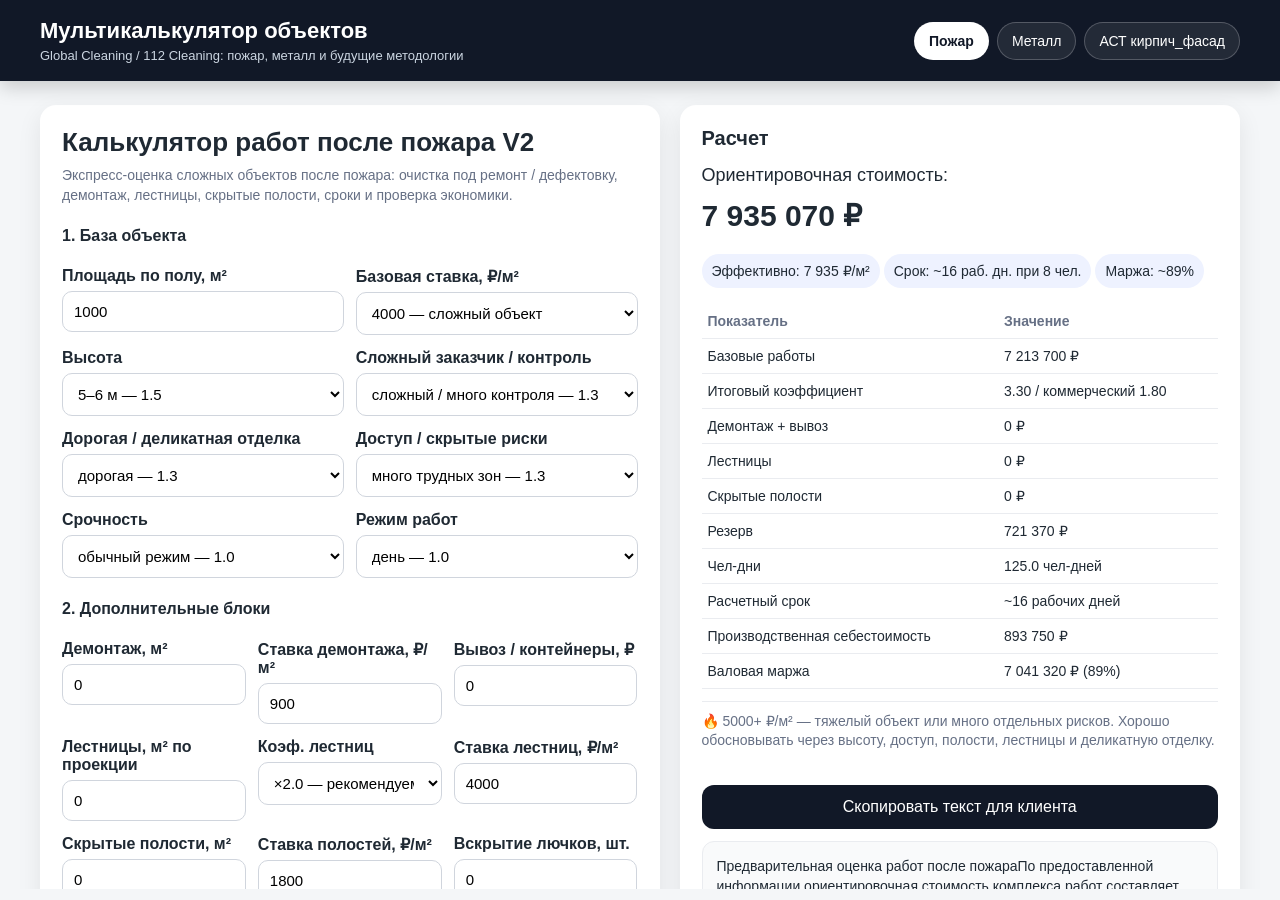
==== commit 319c18c6: "Clarify sweep blasting as cleaning mode" ====
--- a/index.html
+++ b/index.html
@@ -180,9 +180,32 @@
       else if (effectiveRate &lt; 5000) warning = &quot;✅ Зона сложного объекта 4000–5000 ₽/м². Есть запас на управление, риски и хвосты.&quot;;
       else warning = &quot;🔥 5000+ ₽/м² — тяжелый объект или много отдельных рисков. Хорошо обосновывать через высоту, доступ, полости, лестницы и деликатную отделку.&quot;;
       document.getElementById(&quot;warning&quot;).innerText = warning;
-      document.getElementById(&quot;clientText&quot;).innerText = `Предварительная оценка работ после пожара\n\nПо предоставленной информации ориентировочная стоимость комплекса работ составляет ${rub(total)}.\n\nВ расчет включены:\n— базовая очистка и подготовка помещений после пожара по площади около ${area} м²;\n— поправка на высоту, сложность доступа, деликатность отделки и уровень контроля;\n— отдельные блоки: демонтаж/вывоз, лестницы, скрытые полости и вскрытие лючков — при наличии соответствующих объемов;\n— резерв на непредвиденные работы.\n\nОриентировочная эффективная ставка: ${Math.round(effectiveRate).toLocaleString(&quot;ru-RU&quot;)} ₽/м².\nОриентировочный срок: около ${Math.ceil(days)} рабочих дней при бригаде ${crew} человек.\n\nВажно: работы в скрытых полостях, зашивках, технических лючках и труднодоступных местах лучше фиксировать отдельным блоком, так как фактический объем уточняется после вскрытия и осмотра.\n\n${comment}`;
-    }
-    function copyClientText() { navigator.clipboard.writeText(document.getElementById(&quot;clientText&quot;).innerText); alert(&quot;Текст скопирован&quot;); }
+      document.getElementById(&quot;clientText&quot;).innerText = `Предварительная оценка работ после пожара\
+\
+По предоставленной информации ориентировочная стоимость комплекса работ составляет ${rub(total)}.\
+\
+В расчет включены:\
+— базовая очистка и подготовка помещений после пожара по площади около ${area} м²;\
+— поправка на высоту, сложность доступа, деликатность отделки и уровень контроля;\
+— отдельные блоки: демонтаж/вывоз, лестницы, скрытые полости и вскрытие лючков — при наличии соответствующих объемов;\
+— резерв на непредвиденные работы.\
+\
+Ориентировочная эффективная ставка: ${Math.round(effectiveRate).toLocaleString(&quot;ru-RU&quot;)} ₽/м².\
+Ориентировочный срок: около ${Math.ceil(days)} рабочих дней при бригаде ${crew} человек.\
+\
+Важно: работы в скрытых полостях, зашивках, технических лючках и труднодоступных местах лучше фиксировать отдельным блоком, так как фактический объем уточняется после вскрытия и осмотра.\
+\
+${comment}`;
+    }
+    async function copyClientText() {
+      try {
+        await navigator.clipboard.writeText(document.getElementById(&quot;clientText&quot;).innerText);
+        alert(&quot;Текст скопирован&quot;);
+      } catch (error) {
+        console.error(&quot;Не удалось скопировать текст:&quot;, error);
+        alert(&quot;Не удалось скопировать текст. Попробуйте ещё раз или скопируйте его вручную.&quot;);
+      }
+    }
     calculate();
   &lt;/script&gt;
 &lt;/body&gt;
@@ -232,6 +255,29 @@
     }
     textarea { min-height: 86px; resize: vertical; }
     .grid2 { display: grid; grid-template-columns: 1fr 1fr; gap: 12px; }
+    .section { margin-top: 22px; padding-top: 4px; border-top: 1px solid #eaecf0; }
+    .section h3 { margin: 14px 0 4px; font-size: 17px; }
+    .choiceList { display: grid; gap: 8px; margin-top: 10px; }
+    .choice {
+      display: flex;
+      align-items: flex-start;
+      gap: 9px;
+      padding: 10px;
+      border: 1px solid #eaecf0;
+      border-radius: 10px;
+    }
+    .choice input { width: auto; margin-top: 2px; }
+    .choice label { margin: 0; font-weight: 600; }
+    .volumeFields[hidden] { display: none; }
+    .estimateNotice {
+      margin-top: 14px;
+      padding: 12px;
+      border-radius: 10px;
+      background: #fff7ed;
+      color: #9a3412;
+      font-size: 14px;
+      font-weight: 700;
+    }
     .result {
       font-size: 18px;
       line-height: 1.45;
@@ -291,20 +337,63 @@
   &lt;div class=&quot;wrap&quot;&gt;
     &lt;div class=&quot;card&quot;&gt;
       &lt;h1&gt;Калькулятор очистки металла под покраску&lt;/h1&gt;
-      &lt;div class=&quot;note&quot;&gt;Для предварительной ОС: абразивоструйная очистка металла, без покраски. Подходит для балок, ферм, перекрытий, цистерн, металлоконструкций.&lt;/div&gt;
-
-      &lt;div class=&quot;grid2&quot;&gt;
-        &lt;div&gt;
-          &lt;label&gt;Площадь металла, м²&lt;/label&gt;
-          &lt;input id=&quot;area&quot; type=&quot;number&quot; value=&quot;500&quot; min=&quot;1&quot; /&gt;
-        &lt;/div&gt;
-        &lt;div&gt;
-          &lt;label&gt;Количество постов&lt;/label&gt;
-          &lt;input id=&quot;posts&quot; type=&quot;number&quot; value=&quot;1&quot; min=&quot;1&quot; /&gt;
-        &lt;/div&gt;
-      &lt;/div&gt;
-
-      &lt;label&gt;Тип геометрии&lt;/label&gt;
+      &lt;div class=&quot;note&quot;&gt;Предварительная оценка стоимости только абразивоструйной очистки металла. Остальные выбранные работы требуют отдельной оценки и не входят в текущий расчёт.&lt;/div&gt;
+
+      &lt;div class=&quot;section&quot;&gt;
+      &lt;h3&gt;1. Объект&lt;/h3&gt;
+      &lt;div class=&quot;grid2&quot;&gt;&lt;div&gt;&lt;label&gt;Тип объекта&lt;/label&gt;&lt;select id=&quot;objectType&quot;&gt;&lt;option value=&quot;sheet&quot;&gt;Листовой металл&lt;/option&gt;&lt;option value=&quot;beams&quot; selected&gt;Балки/профиль&lt;/option&gt;&lt;option value=&quot;trusses&quot;&gt;Фермы&lt;/option&gt;&lt;option value=&quot;stairs&quot;&gt;Лестницы/перила&lt;/option&gt;&lt;option value=&quot;pipes&quot;&gt;Трубы&lt;/option&gt;&lt;option value=&quot;tank&quot;&gt;Резервуар&lt;/option&gt;&lt;option value=&quot;items&quot;&gt;Изделия/детали&lt;/option&gt;&lt;option value=&quot;other&quot;&gt;Прочее&lt;/option&gt;&lt;/select&gt;&lt;/div&gt;&lt;div&gt;&lt;label&gt;Расположение поверхности&lt;/label&gt;&lt;select id=&quot;surfaceSide&quot;&gt;&lt;option value=&quot;external&quot; selected&gt;Наружная&lt;/option&gt;&lt;option value=&quot;internal&quot;&gt;Внутренняя&lt;/option&gt;&lt;option value=&quot;mixed&quot;&gt;Смешанная&lt;/option&gt;&lt;/select&gt;&lt;/div&gt;&lt;/div&gt;
+      &lt;label&gt;Местоположение объекта&lt;/label&gt;&lt;input id=&quot;location&quot; type=&quot;text&quot; placeholder=&quot;Город, адрес или площадка&quot; /&gt;
+      &lt;/div&gt;
+
+      &lt;div class=&quot;section&quot;&gt;
+      &lt;h3&gt;2. Объём&lt;/h3&gt;
+      &lt;label&gt;Способ задания объёма&lt;/label&gt;&lt;select id=&quot;volumeMode&quot;&gt;&lt;option value=&quot;known&quot; selected&gt;Площадь известна&lt;/option&gt;&lt;option value=&quot;dimensions&quot;&gt;Расчёт площади по размерам&lt;/option&gt;&lt;option value=&quot;items&quot;&gt;Количество изделий&lt;/option&gt;&lt;/select&gt;
+      &lt;div class=&quot;volumeFields&quot; data-volume-mode=&quot;known&quot;&gt;&lt;label&gt;Площадь металла, м²&lt;/label&gt;&lt;input id=&quot;area&quot; type=&quot;number&quot; value=&quot;500&quot; min=&quot;0&quot; /&gt;&lt;/div&gt;
+      &lt;div class=&quot;volumeFields grid2&quot; data-volume-mode=&quot;dimensions&quot; hidden&gt;&lt;div&gt;&lt;label&gt;Длина, м&lt;/label&gt;&lt;input id=&quot;length&quot; type=&quot;number&quot; value=&quot;10&quot; min=&quot;0&quot; step=&quot;0.01&quot; /&gt;&lt;/div&gt;&lt;div&gt;&lt;label&gt;Ширина, м&lt;/label&gt;&lt;input id=&quot;width&quot; type=&quot;number&quot; value=&quot;5&quot; min=&quot;0&quot; step=&quot;0.01&quot; /&gt;&lt;/div&gt;&lt;div&gt;&lt;label&gt;Количество одинаковых поверхностей&lt;/label&gt;&lt;input id=&quot;dimensionCount&quot; type=&quot;number&quot; value=&quot;10&quot; min=&quot;0&quot; /&gt;&lt;/div&gt;&lt;/div&gt;
+      &lt;div class=&quot;volumeFields grid2&quot; data-volume-mode=&quot;items&quot; hidden&gt;&lt;div&gt;&lt;label&gt;Количество изделий&lt;/label&gt;&lt;input id=&quot;itemCount&quot; type=&quot;number&quot; value=&quot;10&quot; min=&quot;0&quot; /&gt;&lt;/div&gt;&lt;div&gt;&lt;label&gt;Площадь одного изделия, м²&lt;/label&gt;&lt;input id=&quot;itemArea&quot; type=&quot;number&quot; value=&quot;50&quot; min=&quot;0&quot; step=&quot;0.01&quot; /&gt;&lt;/div&gt;&lt;/div&gt;
+      &lt;div class=&quot;note&quot; id=&quot;calculatedArea&quot;&gt;&lt;/div&gt;
+      &lt;/div&gt;
+
+      &lt;div class=&quot;section&quot;&gt;
+      &lt;h3&gt;3. Состав работ&lt;/h3&gt;
+      &lt;div class=&quot;note&quot;&gt;&lt;b&gt;Основная абразивоструйная очистка&lt;/b&gt; — рассчитывается текущей моделью. Sweep blasting здесь является только режимом основной очистки и не меняет ставку, производительность, сроки или итоговую стоимость.&lt;/div&gt;
+      &lt;div class=&quot;choiceList&quot;&gt;
+        &lt;div class=&quot;choice&quot;&gt;&lt;input id=&quot;abrasiveBlastingOn&quot; type=&quot;checkbox&quot; checked disabled /&gt;&lt;label for=&quot;abrasiveBlastingOn&quot;&gt;Абразивоструйная очистка — рассчитывается текущей моделью&lt;/label&gt;&lt;/div&gt;
+        &lt;div class=&quot;choice&quot;&gt;&lt;input id=&quot;sweepBlastingOn&quot; type=&quot;checkbox&quot; /&gt;&lt;label for=&quot;sweepBlastingOn&quot;&gt;Sweep blasting — режим основной очистки (без влияния на расчёт)&lt;/label&gt;&lt;/div&gt;
+      &lt;/div&gt;
+      &lt;div class=&quot;note&quot; style=&quot;margin-top:18px;margin-bottom:8px&quot;&gt;&lt;b&gt;Дополнительные работы&lt;/b&gt; — требуют отдельной оценки и не входят в текущую стоимость.&lt;/div&gt;
+      &lt;div class=&quot;choiceList&quot;&gt;
+        &lt;div class=&quot;choice&quot;&gt;&lt;input id=&quot;mechanicalPreparationOn&quot; type=&quot;checkbox&quot; /&gt;&lt;label for=&quot;mechanicalPreparationOn&quot;&gt;Механическая подготовка&lt;/label&gt;&lt;/div&gt;
+        &lt;div class=&quot;choice&quot;&gt;&lt;input id=&quot;primingOn&quot; type=&quot;checkbox&quot; /&gt;&lt;label for=&quot;primingOn&quot;&gt;Грунтование&lt;/label&gt;&lt;/div&gt;
+        &lt;div class=&quot;choice&quot;&gt;&lt;input id=&quot;paintingOn&quot; type=&quot;checkbox&quot; /&gt;&lt;label for=&quot;paintingOn&quot;&gt;Окраска&lt;/label&gt;&lt;/div&gt;
+        &lt;div class=&quot;choice&quot;&gt;&lt;input id=&quot;coveringOn&quot; type=&quot;checkbox&quot; /&gt;&lt;label for=&quot;coveringOn&quot;&gt;Укрывка&lt;/label&gt;&lt;/div&gt;
+        &lt;div class=&quot;choice&quot;&gt;&lt;input id=&quot;abrasiveCollectionOn&quot; type=&quot;checkbox&quot; /&gt;&lt;label for=&quot;abrasiveCollectionOn&quot;&gt;Сбор абразива&lt;/label&gt;&lt;/div&gt;
+        &lt;div class=&quot;choice&quot;&gt;&lt;input id=&quot;disposalOn&quot; type=&quot;checkbox&quot; /&gt;&lt;label for=&quot;disposalOn&quot;&gt;Утилизация&lt;/label&gt;&lt;/div&gt;
+      &lt;/div&gt;
+      &lt;/div&gt;
+
+      &lt;div class=&quot;section&quot;&gt;
+      &lt;h3&gt;4. Поверхность&lt;/h3&gt;
+      &lt;div class=&quot;grid2&quot;&gt;&lt;div&gt;&lt;label&gt;Степень коррозии&lt;/label&gt;&lt;select id=&quot;corrosionGrade&quot;&gt;&lt;option value=&quot;unknown&quot;&gt;Не определена&lt;/option&gt;&lt;option value=&quot;light&quot;&gt;Лёгкая&lt;/option&gt;&lt;option value=&quot;medium&quot; selected&gt;Средняя&lt;/option&gt;&lt;option value=&quot;strong&quot;&gt;Сильная&lt;/option&gt;&lt;option value=&quot;heavy&quot;&gt;Тяжёлая&lt;/option&gt;&lt;/select&gt;&lt;/div&gt;&lt;div&gt;&lt;label&gt;Состояние старого ЛКП&lt;/label&gt;&lt;select id=&quot;oldCoatingState&quot;&gt;&lt;option value=&quot;unknown&quot;&gt;Не определено&lt;/option&gt;&lt;option value=&quot;none&quot;&gt;Отсутствует&lt;/option&gt;&lt;option value=&quot;weak&quot;&gt;Слабое / частично разрушено&lt;/option&gt;&lt;option value=&quot;sound&quot; selected&gt;Держится на поверхности&lt;/option&gt;&lt;option value=&quot;thick&quot;&gt;Многослойное / толстое&lt;/option&gt;&lt;/select&gt;&lt;/div&gt;&lt;/div&gt;
+      &lt;label&gt;Сложность состояния — временный параметр текущего расчёта&lt;/label&gt;
+      &lt;select id=&quot;condition&quot;&gt;
+        &lt;option value=&quot;1.00&quot;&gt;Легкая коррозия / слабое ЛКП&lt;/option&gt;
+        &lt;option value=&quot;1.20&quot; selected&gt;Средняя коррозия + старая краска&lt;/option&gt;
+        &lt;option value=&quot;1.45&quot;&gt;Сильная коррозия / толстое покрытие&lt;/option&gt;
+        &lt;option value=&quot;1.70&quot;&gt;Тяжелая коррозия / надо снимать почти “в ноль”&lt;/option&gt;
+      &lt;/select&gt;
+
+      &lt;label&gt;Требуемая степень очистки&lt;/label&gt;
+      &lt;select id=&quot;standard&quot;&gt;
+        &lt;option value=&quot;1.00&quot;&gt;St / техническая зачистка&lt;/option&gt;
+        &lt;option value=&quot;1.15&quot; selected&gt;Sa 2 — под стандартную покраску&lt;/option&gt;
+        &lt;option value=&quot;1.35&quot;&gt;Sa 2.5 — качественная подготовка&lt;/option&gt;
+      &lt;/select&gt;
+      &lt;/div&gt;
+
+      &lt;div class=&quot;section&quot;&gt;
+      &lt;h3&gt;5. Геометрия и доступ&lt;/h3&gt;
+      &lt;label&gt;Тип геометрии — временный параметр текущего расчёта&lt;/label&gt;
       &lt;select id=&quot;geometry&quot;&gt;
         &lt;option value=&quot;1.00&quot;&gt;Простой металл: листы, прямые балки&lt;/option&gt;
         &lt;option value=&quot;1.20&quot; selected&gt;Средняя сложность: балки, ребра, стыки&lt;/option&gt;
@@ -312,34 +401,29 @@
         &lt;option value=&quot;1.70&quot;&gt;Очень сложная: плотные фермы / работа над головой&lt;/option&gt;
       &lt;/select&gt;
 
-      &lt;label&gt;Состояние поверхности&lt;/label&gt;
-      &lt;select id=&quot;condition&quot;&gt;
-        &lt;option value=&quot;1.00&quot;&gt;Легкая коррозия / слабое ЛКП&lt;/option&gt;
-        &lt;option value=&quot;1.20&quot; selected&gt;Средняя коррозия + старая краска&lt;/option&gt;
-        &lt;option value=&quot;1.45&quot;&gt;Сильная коррозия / толстое покрытие&lt;/option&gt;
-        &lt;option value=&quot;1.70&quot;&gt;Тяжелая коррозия / надо снимать почти “в ноль”&lt;/option&gt;
-      &lt;/select&gt;
-
-      &lt;label&gt;Требуемая степень очистки&lt;/label&gt;
-      &lt;select id=&quot;standard&quot;&gt;
-        &lt;option value=&quot;1.00&quot;&gt;St / техническая зачистка&lt;/option&gt;
-        &lt;option value=&quot;1.15&quot; selected&gt;Sa 2 — под стандартную покраску&lt;/option&gt;
-        &lt;option value=&quot;1.35&quot;&gt;Sa 2.5 — качественная подготовка&lt;/option&gt;
-      &lt;/select&gt;
-
-      &lt;label&gt;Доступ и условия&lt;/label&gt;
+      &lt;div class=&quot;grid2&quot;&gt;&lt;div&gt;&lt;label&gt;Фактический доступ&lt;/label&gt;&lt;select id=&quot;accessMethod&quot;&gt;&lt;option value=&quot;ground&quot;&gt;С земли&lt;/option&gt;&lt;option value=&quot;scaffolding&quot;&gt;Леса&lt;/option&gt;&lt;option value=&quot;lift&quot; selected&gt;Подъёмник&lt;/option&gt;&lt;option value=&quot;height&quot;&gt;Высотные участки&lt;/option&gt;&lt;option value=&quot;insideTank&quot;&gt;Внутри резервуара&lt;/option&gt;&lt;option value=&quot;mixed&quot;&gt;Комбинированный доступ&lt;/option&gt;&lt;/select&gt;&lt;/div&gt;&lt;div&gt;&lt;label&gt;Средства доступа предоставляет&lt;/label&gt;&lt;select id=&quot;accessProvider&quot;&gt;&lt;option value=&quot;unknown&quot;&gt;Не определено&lt;/option&gt;&lt;option value=&quot;customer&quot; selected&gt;Заказчик&lt;/option&gt;&lt;option value=&quot;contractor&quot;&gt;Исполнитель&lt;/option&gt;&lt;/select&gt;&lt;/div&gt;&lt;/div&gt;
+      &lt;label&gt;Доступ и условия — временный параметр текущего расчёта&lt;/label&gt;
       &lt;select id=&quot;access&quot;&gt;
         &lt;option value=&quot;1.00&quot;&gt;Хороший доступ, работа с земли / удобно&lt;/option&gt;
         &lt;option value=&quot;1.15&quot;&gt;Подъемник, нормальный доступ&lt;/option&gt;
         &lt;option value=&quot;1.30&quot; selected&gt;Подъемник + работа снизу вверх&lt;/option&gt;
         &lt;option value=&quot;1.55&quot;&gt;Сложный доступ / ветер / частые перестановки&lt;/option&gt;
       &lt;/select&gt;
-
+      &lt;/div&gt;
+
+      &lt;div class=&quot;section&quot;&gt;
+      &lt;h3&gt;6. Производительность и параметры текущего расчёта&lt;/h3&gt;
       &lt;div class=&quot;grid2&quot;&gt;
+        &lt;div&gt;
+          &lt;label&gt;Количество постов&lt;/label&gt;
+          &lt;input id=&quot;posts&quot; type=&quot;number&quot; value=&quot;1&quot; min=&quot;1&quot; /&gt;
+        &lt;/div&gt;
         &lt;div&gt;
           &lt;label&gt;Базовая выработка поста, м²/смена&lt;/label&gt;
           &lt;input id=&quot;baseProduction&quot; type=&quot;number&quot; value=&quot;90&quot; min=&quot;10&quot; /&gt;
         &lt;/div&gt;
+      &lt;/div&gt;
+      &lt;div class=&quot;grid2&quot;&gt;
         &lt;div&gt;
           &lt;label&gt;Базовая цена, ₽/м²&lt;/label&gt;
           &lt;input id=&quot;basePrice&quot; type=&quot;number&quot; value=&quot;750&quot; min=&quot;100&quot; /&gt;
@@ -348,7 +432,7 @@
 
       &lt;div class=&quot;grid2&quot;&gt;
         &lt;div&gt;
-          &lt;label&gt;Минимальная маржа / риск, %&lt;/label&gt;
+          &lt;label&gt;Резерв текущего расчёта, %&lt;/label&gt;
           &lt;input id=&quot;risk&quot; type=&quot;number&quot; value=&quot;20&quot; min=&quot;0&quot; /&gt;
         &lt;/div&gt;
         &lt;div&gt;
@@ -356,6 +440,9 @@
           &lt;input id=&quot;shiftsPerDay&quot; type=&quot;number&quot; value=&quot;1&quot; min=&quot;1&quot; /&gt;
         &lt;/div&gt;
       &lt;/div&gt;
+      &lt;/div&gt;
+
+      &lt;div class=&quot;section&quot;&gt;&lt;h3&gt;7. Дополнительные работы и расходы&lt;/h3&gt;&lt;div class=&quot;note&quot;&gt;Средства доступа, укрывка, сбор абразива, утилизация и другие выбранные дополнительные работы требуют отдельной оценки и не входят в текущий расчёт, если это явно не согласовано.&lt;/div&gt;&lt;/div&gt;
 
       &lt;label&gt;Комментарий / особенности объекта&lt;/label&gt;
       &lt;textarea id=&quot;comment&quot;&gt;Подъемник и укрытие предоставляет заказчик. Работа только по металлу, без покраски.&lt;/textarea&gt;
@@ -379,6 +466,7 @@
         &lt;tr&gt;&lt;td&gt;Количество смен&lt;/td&gt;&lt;td id=&quot;shifts&quot;&gt;—&lt;/td&gt;&lt;/tr&gt;
         &lt;tr&gt;&lt;td&gt;Ориентир по стоимости&lt;/td&gt;&lt;td id=&quot;sumRange&quot;&gt;—&lt;/td&gt;&lt;/tr&gt;
       &lt;/table&gt;
+      &lt;div class=&quot;estimateNotice&quot; id=&quot;estimateNotice&quot;&gt;&lt;/div&gt;
 
       &lt;button onclick=&quot;copyClientText()&quot;&gt;Скопировать текст для клиента&lt;/button&gt;
       &lt;div class=&quot;clientText&quot; id=&quot;clientText&quot;&gt;&lt;/div&gt;
@@ -387,15 +475,47 @@
   &lt;/div&gt;
 
   &lt;script&gt;
-    const ids = [&quot;area&quot;,&quot;posts&quot;,&quot;geometry&quot;,&quot;condition&quot;,&quot;standard&quot;,&quot;access&quot;,&quot;baseProduction&quot;,&quot;basePrice&quot;,&quot;risk&quot;,&quot;shiftsPerDay&quot;,&quot;comment&quot;];
-    ids.forEach(id =&gt; document.getElementById(id).addEventListener(&quot;input&quot;, calculate));
+    const ids = [&quot;objectType&quot;,&quot;surfaceSide&quot;,&quot;location&quot;,&quot;volumeMode&quot;,&quot;area&quot;,&quot;length&quot;,&quot;width&quot;,&quot;dimensionCount&quot;,&quot;itemCount&quot;,&quot;itemArea&quot;,&quot;abrasiveBlastingOn&quot;,&quot;sweepBlastingOn&quot;,&quot;mechanicalPreparationOn&quot;,&quot;primingOn&quot;,&quot;paintingOn&quot;,&quot;coveringOn&quot;,&quot;abrasiveCollectionOn&quot;,&quot;disposalOn&quot;,&quot;corrosionGrade&quot;,&quot;oldCoatingState&quot;,&quot;posts&quot;,&quot;geometry&quot;,&quot;condition&quot;,&quot;standard&quot;,&quot;accessMethod&quot;,&quot;accessProvider&quot;,&quot;access&quot;,&quot;baseProduction&quot;,&quot;basePrice&quot;,&quot;risk&quot;,&quot;shiftsPerDay&quot;,&quot;comment&quot;];
+    ids.forEach(id =&gt; {
+      const element = document.getElementById(id);
+      element.addEventListener(&quot;input&quot;, calculate);
+      element.addEventListener(&quot;change&quot;, calculate);
+    });
 
     function rub(n) {
       return Math.round(n).toLocaleString(&quot;ru-RU&quot;) + &quot; ₽&quot;;
     }
 
+    function getEffectiveArea() {
+      const mode = document.getElementById(&quot;volumeMode&quot;).value;
+      document.querySelectorAll(&quot;[data-volume-mode]&quot;).forEach(block =&gt; {
+        block.hidden = block.dataset.volumeMode !== mode;
+      });
+      if (mode === &quot;dimensions&quot;) {
+        return (+document.getElementById(&quot;length&quot;).value || 0) * (+document.getElementById(&quot;width&quot;).value || 0) * (+document.getElementById(&quot;dimensionCount&quot;).value || 0);
+      }
+      if (mode === &quot;items&quot;) {
+        return (+document.getElementById(&quot;itemCount&quot;).value || 0) * (+document.getElementById(&quot;itemArea&quot;).value || 0);
+      }
+      return +document.getElementById(&quot;area&quot;).value || 0;
+    }
+
+    function getUnpricedWorks() {
+      const works = [
+        [&quot;mechanicalPreparationOn&quot;, &quot;механическая подготовка&quot;],
+        [&quot;primingOn&quot;, &quot;грунтование&quot;],
+        [&quot;paintingOn&quot;, &quot;окраска&quot;],
+        [&quot;coveringOn&quot;, &quot;укрывка&quot;],
+        [&quot;abrasiveCollectionOn&quot;, &quot;сбор абразива&quot;],
+        [&quot;disposalOn&quot;, &quot;утилизация&quot;]
+      ];
+      const selected = works.filter(([id]) =&gt; document.getElementById(id).checked).map(([, name]) =&gt; name);
+      if (document.getElementById(&quot;accessProvider&quot;).value === &quot;contractor&quot;) selected.push(&quot;средства доступа исполнителя&quot;);
+      return selected;
+    }
+
     function calculate() {
-      const area = +document.getElementById(&quot;area&quot;).value || 0;
+      const area = getEffectiveArea();
       const posts = +document.getElementById(&quot;posts&quot;).value || 1;
       const g = +document.getElementById(&quot;geometry&quot;).value;
       const c = +document.getElementById(&quot;condition&quot;).value;
@@ -406,6 +526,9 @@
       const risk = (+document.getElementById(&quot;risk&quot;).value || 0) / 100;
       const shiftsPerDay = +document.getElementById(&quot;shiftsPerDay&quot;).value || 1;
       const comment = document.getElementById(&quot;comment&quot;).value;
+      const sweepBlastingOn = document.getElementById(&quot;sweepBlastingOn&quot;).checked;
+      const cleaningMode = sweepBlastingOn ? &quot;Sweep blasting&quot; : &quot;Стандартная абразивоструйная очистка&quot;;
+      const unpricedWorks = getUnpricedWorks();
 
       const coef = g * c * s * a;
       const prodOne = Math.max(15, baseProduction / coef);
@@ -428,8 +551,29 @@
       document.getElementById(&quot;prodAll&quot;).innerText = `${Math.round(prodAll)} м²/смена`;
       document.getElementById(&quot;shifts&quot;).innerText = `${shifts.toFixed(1)} смен`;
       document.getElementById(&quot;sumRange&quot;).innerText = `${rub(totalMin)} – ${rub(totalMax)}`;
-
-      const text = `Предварительная оценка по очистке металла под покраску\n\nПо предоставленной информации ориентировочная стоимость абразивоструйной очистки металлоконструкций составляет ${Math.round(priceMin)}–${Math.round(priceMax)} ₽/м².\n\nОриентировочная выработка одного поста: ${Math.round(prodOne)} м² за смену.\nПри ${posts} пост(ах) общий темп работ: около ${Math.round(prodAll)} м² за смену.\nОриентировочный срок выполнения объема ${area} м²: ${Math.ceil(days)} рабоч. дн.\n\nИтого предварительно: ${rub(totalMin)} – ${rub(totalMax)}.\n\n${comment}\n\nФинальная стоимость фиксируется после осмотра или пробного участка, так как на цену влияет фактическая степень коррозии, старое покрытие, требуемая степень очистки Sa 2 / Sa 2.5 и удобство доступа к конструкциям.`;
+      document.getElementById(&quot;calculatedArea&quot;).innerText = `Расчётная площадь: ${area.toLocaleString(&quot;ru-RU&quot;)} м²`;
+
+      const unpricedMessage = unpricedWorks.length
+        ? `Требуют отдельной оценки и не входят в текущую стоимость: ${unpricedWorks.join(&quot;, &quot;)}.`
+        : &quot;Дополнительные работы не выбраны. Текущая стоимость рассчитана только для основной абразивоструйной очистки.&quot;;
+      document.getElementById(&quot;estimateNotice&quot;).innerText = `Режим основной очистки: ${cleaningMode}. ${unpricedMessage}`;
+
+      const text = `Предварительная оценка по очистке металла под покраску\
+\
+По предоставленной информации ориентировочная стоимость абразивоструйной очистки металлоконструкций составляет ${Math.round(priceMin)}–${Math.round(priceMax)} ₽/м².\
+Режим основной очистки: ${cleaningMode}. Выбор Sweep blasting не изменяет ставку, производительность, сроки или итоговую стоимость в текущей модели.\
+\
+Ориентировочная выработка одного поста: ${Math.round(prodOne)} м² за смену.\
+При ${posts} пост(ах) общий темп работ: около ${Math.round(prodAll)} м² за смену.\
+Ориентировочный срок выполнения объема ${area} м²: ${Math.ceil(days)} рабоч. дн.\
+\
+Итого предварительно за абразивоструйную очистку: ${rub(totalMin)} – ${rub(totalMax)}.\
+\
+${unpricedMessage}\
+\
+${comment}\
+\
+Финальная стоимость фиксируется после осмотра или пробного участка, так как на цену влияет фактическая степень коррозии, старое покрытие, требуемая степень очистки Sa 2 / Sa 2.5 и удобство доступа к конструкциям.`;
 
       document.getElementById(&quot;clientText&quot;).innerText = text;
 
@@ -438,9 +582,14 @@
       document.getElementById(&quot;warning&quot;).innerText = warn;
     }
 
-    function copyClientText() {
-      navigator.clipboard.writeText(document.getElementById(&quot;clientText&quot;).innerText);
-      alert(&quot;Текст скопирован&quot;);
+    async function copyClientText() {
+      try {
+        await navigator.clipboard.writeText(document.getElementById(&quot;clientText&quot;).innerText);
+        alert(&quot;Текст скопирован&quot;);
+      } catch (error) {
+        console.error(&quot;Не удалось скопировать текст:&quot;, error);
+        alert(&quot;Не удалось скопировать текст. Попробуйте ещё раз или скопируйте его вручную.&quot;);
+      }
     }
 
     calculate();
@@ -548,12 +697,33 @@
       if (reinfOn) parts.push(&quot;укрепляющий/восстанавливающий состав&quot;);
       if (hydroOn) parts.push(`гидрофобизация (${num(&quot;hydroLayers&quot;)||1} сл.)`);
       if (jointOn) parts.push(&quot;расшивка швов&quot;);
-      const extra = parts.length ? `\n— дополнительно: ${parts.join(&quot;, &quot;)};` : &quot;&quot;;
-      document.getElementById(&quot;clientText&quot;).innerText = `Предварительная оценка работ по кирпичному фасаду\n\nПо предоставленной информации ориентировочная стоимость комплекса работ составляет ${rub(total)}.\n\nВ расчет включены:\n— абразивоструйная очистка фасада по площади около ${area} м²;\n— поправка на высоту, тип кирпича, загрязнение, доступ, сегмент и организацию работ;${extra}\n— резерв на непредвиденные работы.\n\nОриентировочная эффективная ставка: ${Math.round(effectiveRate).toLocaleString(&quot;ru-RU&quot;)} ₽/м².\nОриентировочный срок: около ${Math.ceil(days)} рабочих дней при бригаде ${crew} человек.\n\n${document.getElementById(&quot;comment&quot;).value}`;
-    }
-    function copyClientText() { navigator.clipboard.writeText(document.getElementById(&quot;clientText&quot;).innerText); alert(&quot;Текст скопирован&quot;); }
+      const extra = parts.length ? `\
+— дополнительно: ${parts.join(&quot;, &quot;)};` : &quot;&quot;;
+      document.getElementById(&quot;clientText&quot;).innerText = `Предварительная оценка работ по кирпичному фасаду\
+\
+По предоставленной информации ориентировочная стоимость комплекса работ составляет ${rub(total)}.\
+\
+В расчет включены:\
+— абразивоструйная очистка фасада по площади около ${area} м²;\
+— поправка на высоту, тип кирпича, загрязнение, доступ, сегмент и организацию работ;${extra}\
+— резерв на непредвиденные работы.\
+\
+Ориентировочная эффективная ставка: ${Math.round(effectiveRate).toLocaleString(&quot;ru-RU&quot;)} ₽/м².\
+Ориентировочный срок: около ${Math.ceil(days)} рабочих дней при бригаде ${crew} человек.\
+\
+${document.getElementById(&quot;comment&quot;).value}`;
+    }
+    async function copyClientText() {
+      try {
+        await navigator.clipboard.writeText(document.getElementById(&quot;clientText&quot;).innerText);
+        alert(&quot;Текст скопирован&quot;);
+      } catch (error) {
+        console.error(&quot;Не удалось скопировать текст:&quot;, error);
+        alert(&quot;Не удалось скопировать текст. Попробуйте ещё раз или скопируйте его вручную.&quot;);
+      }
+    }
         var LS_KEY = &quot;facadeCalcs&quot;;
-    function getSaved() { try { const saved = JSON.parse(localStorage.getItem(LS_KEY)); return Array.isArray(saved) ? saved : []; } catch(e) { return []; } }
+    function getSaved() { try { const saved = JSON.parse(localStorage.getItem(LS_KEY)); return Array.isArray(saved) ? saved.filter(function(r) { return r !== null && typeof r === &quot;object&quot; && !Array.isArray(r) && Object.prototype.hasOwnProperty.call(r, &quot;total&quot;); }) : []; } catch(e) { return []; } }
     function setSaved(arr) { try { localStorage.setItem(LS_KEY, JSON.stringify(arr)); } catch(e) { alert(&quot;Не удалось сохранить (хранилище недоступно)&quot;); } }
     function saveCalc() {
       var arr = getSaved();
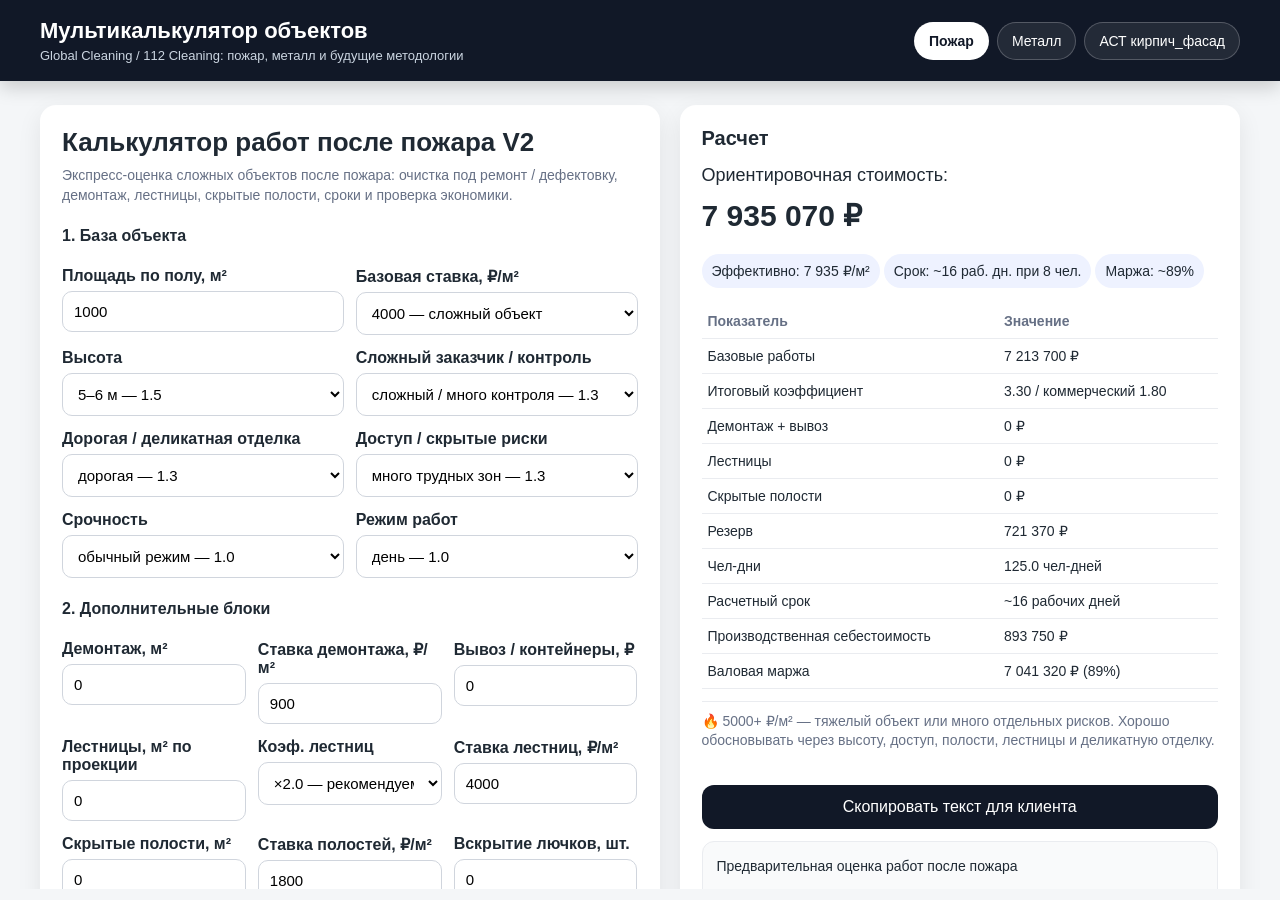
==== commit 2cf1b9ff: "Restore unrelated calculator text formatting" ====
--- a/index.html
+++ b/index.html
@@ -180,22 +180,7 @@
       else if (effectiveRate &lt; 5000) warning = &quot;✅ Зона сложного объекта 4000–5000 ₽/м². Есть запас на управление, риски и хвосты.&quot;;
       else warning = &quot;🔥 5000+ ₽/м² — тяжелый объект или много отдельных рисков. Хорошо обосновывать через высоту, доступ, полости, лестницы и деликатную отделку.&quot;;
       document.getElementById(&quot;warning&quot;).innerText = warning;
-      document.getElementById(&quot;clientText&quot;).innerText = `Предварительная оценка работ после пожара\
-\
-По предоставленной информации ориентировочная стоимость комплекса работ составляет ${rub(total)}.\
-\
-В расчет включены:\
-— базовая очистка и подготовка помещений после пожара по площади около ${area} м²;\
-— поправка на высоту, сложность доступа, деликатность отделки и уровень контроля;\
-— отдельные блоки: демонтаж/вывоз, лестницы, скрытые полости и вскрытие лючков — при наличии соответствующих объемов;\
-— резерв на непредвиденные работы.\
-\
-Ориентировочная эффективная ставка: ${Math.round(effectiveRate).toLocaleString(&quot;ru-RU&quot;)} ₽/м².\
-Ориентировочный срок: около ${Math.ceil(days)} рабочих дней при бригаде ${crew} человек.\
-\
-Важно: работы в скрытых полостях, зашивках, технических лючках и труднодоступных местах лучше фиксировать отдельным блоком, так как фактический объем уточняется после вскрытия и осмотра.\
-\
-${comment}`;
+      document.getElementById(&quot;clientText&quot;).innerText = `Предварительная оценка работ после пожара\n\nПо предоставленной информации ориентировочная стоимость комплекса работ составляет ${rub(total)}.\n\nВ расчет включены:\n— базовая очистка и подготовка помещений после пожара по площади около ${area} м²;\n— поправка на высоту, сложность доступа, деликатность отделки и уровень контроля;\n— отдельные блоки: демонтаж/вывоз, лестницы, скрытые полости и вскрытие лючков — при наличии соответствующих объемов;\n— резерв на непредвиденные работы.\n\nОриентировочная эффективная ставка: ${Math.round(effectiveRate).toLocaleString(&quot;ru-RU&quot;)} ₽/м².\nОриентировочный срок: около ${Math.ceil(days)} рабочих дней при бригаде ${crew} человек.\n\nВажно: работы в скрытых полостях, зашивках, технических лючках и труднодоступных местах лучше фиксировать отдельным блоком, так как фактический объем уточняется после вскрытия и осмотра.\n\n${comment}`;
     }
     async function copyClientText() {
       try {
@@ -558,22 +543,7 @@
         : &quot;Дополнительные работы не выбраны. Текущая стоимость рассчитана только для основной абразивоструйной очистки.&quot;;
       document.getElementById(&quot;estimateNotice&quot;).innerText = `Режим основной очистки: ${cleaningMode}. ${unpricedMessage}`;
 
-      const text = `Предварительная оценка по очистке металла под покраску\
-\
-По предоставленной информации ориентировочная стоимость абразивоструйной очистки металлоконструкций составляет ${Math.round(priceMin)}–${Math.round(priceMax)} ₽/м².\
-Режим основной очистки: ${cleaningMode}. Выбор Sweep blasting не изменяет ставку, производительность, сроки или итоговую стоимость в текущей модели.\
-\
-Ориентировочная выработка одного поста: ${Math.round(prodOne)} м² за смену.\
-При ${posts} пост(ах) общий темп работ: около ${Math.round(prodAll)} м² за смену.\
-Ориентировочный срок выполнения объема ${area} м²: ${Math.ceil(days)} рабоч. дн.\
-\
-Итого предварительно за абразивоструйную очистку: ${rub(totalMin)} – ${rub(totalMax)}.\
-\
-${unpricedMessage}\
-\
-${comment}\
-\
-Финальная стоимость фиксируется после осмотра или пробного участка, так как на цену влияет фактическая степень коррозии, старое покрытие, требуемая степень очистки Sa 2 / Sa 2.5 и удобство доступа к конструкциям.`;
+      const text = `Предварительная оценка по очистке металла под покраску\n\nПо предоставленной информации ориентировочная стоимость абразивоструйной очистки металлоконструкций составляет ${Math.round(priceMin)}–${Math.round(priceMax)} ₽/м².\nРежим основной очистки: ${cleaningMode}. Выбор Sweep blasting не изменяет ставку, производительность, сроки или итоговую стоимость в текущей модели.\n\nОриентировочная выработка одного поста: ${Math.round(prodOne)} м² за смену.\nПри ${posts} пост(ах) общий темп работ: около ${Math.round(prodAll)} м² за смену.\nОриентировочный срок выполнения объема ${area} м²: ${Math.ceil(days)} рабоч. дн.\n\nИтого предварительно за абразивоструйную очистку: ${rub(totalMin)} – ${rub(totalMax)}.\n\n${unpricedMessage}\n\n${comment}\n\nФинальная стоимость фиксируется после осмотра или пробного участка, так как на цену влияет фактическая степень коррозии, старое покрытие, требуемая степень очистки Sa 2 / Sa 2.5 и удобство доступа к конструкциям.`;
 
       document.getElementById(&quot;clientText&quot;).innerText = text;
 
@@ -697,21 +667,8 @@
       if (reinfOn) parts.push(&quot;укрепляющий/восстанавливающий состав&quot;);
       if (hydroOn) parts.push(`гидрофобизация (${num(&quot;hydroLayers&quot;)||1} сл.)`);
       if (jointOn) parts.push(&quot;расшивка швов&quot;);
-      const extra = parts.length ? `\
-— дополнительно: ${parts.join(&quot;, &quot;)};` : &quot;&quot;;
-      document.getElementById(&quot;clientText&quot;).innerText = `Предварительная оценка работ по кирпичному фасаду\
-\
-По предоставленной информации ориентировочная стоимость комплекса работ составляет ${rub(total)}.\
-\
-В расчет включены:\
-— абразивоструйная очистка фасада по площади около ${area} м²;\
-— поправка на высоту, тип кирпича, загрязнение, доступ, сегмент и организацию работ;${extra}\
-— резерв на непредвиденные работы.\
-\
-Ориентировочная эффективная ставка: ${Math.round(effectiveRate).toLocaleString(&quot;ru-RU&quot;)} ₽/м².\
-Ориентировочный срок: около ${Math.ceil(days)} рабочих дней при бригаде ${crew} человек.\
-\
-${document.getElementById(&quot;comment&quot;).value}`;
+      const extra = parts.length ? `\n— дополнительно: ${parts.join(&quot;, &quot;)};` : &quot;&quot;;
+      document.getElementById(&quot;clientText&quot;).innerText = `Предварительная оценка работ по кирпичному фасаду\n\nПо предоставленной информации ориентировочная стоимость комплекса работ составляет ${rub(total)}.\n\nВ расчет включены:\n— абразивоструйная очистка фасада по площади около ${area} м²;\n— поправка на высоту, тип кирпича, загрязнение, доступ, сегмент и организацию работ;${extra}\n— резерв на непредвиденные работы.\n\nОриентировочная эффективная ставка: ${Math.round(effectiveRate).toLocaleString(&quot;ru-RU&quot;)} ₽/м².\nОриентировочный срок: около ${Math.ceil(days)} рабочих дней при бригаде ${crew} человек.\n\n${document.getElementById(&quot;comment&quot;).value}`;
     }
     async function copyClientText() {
       try {
